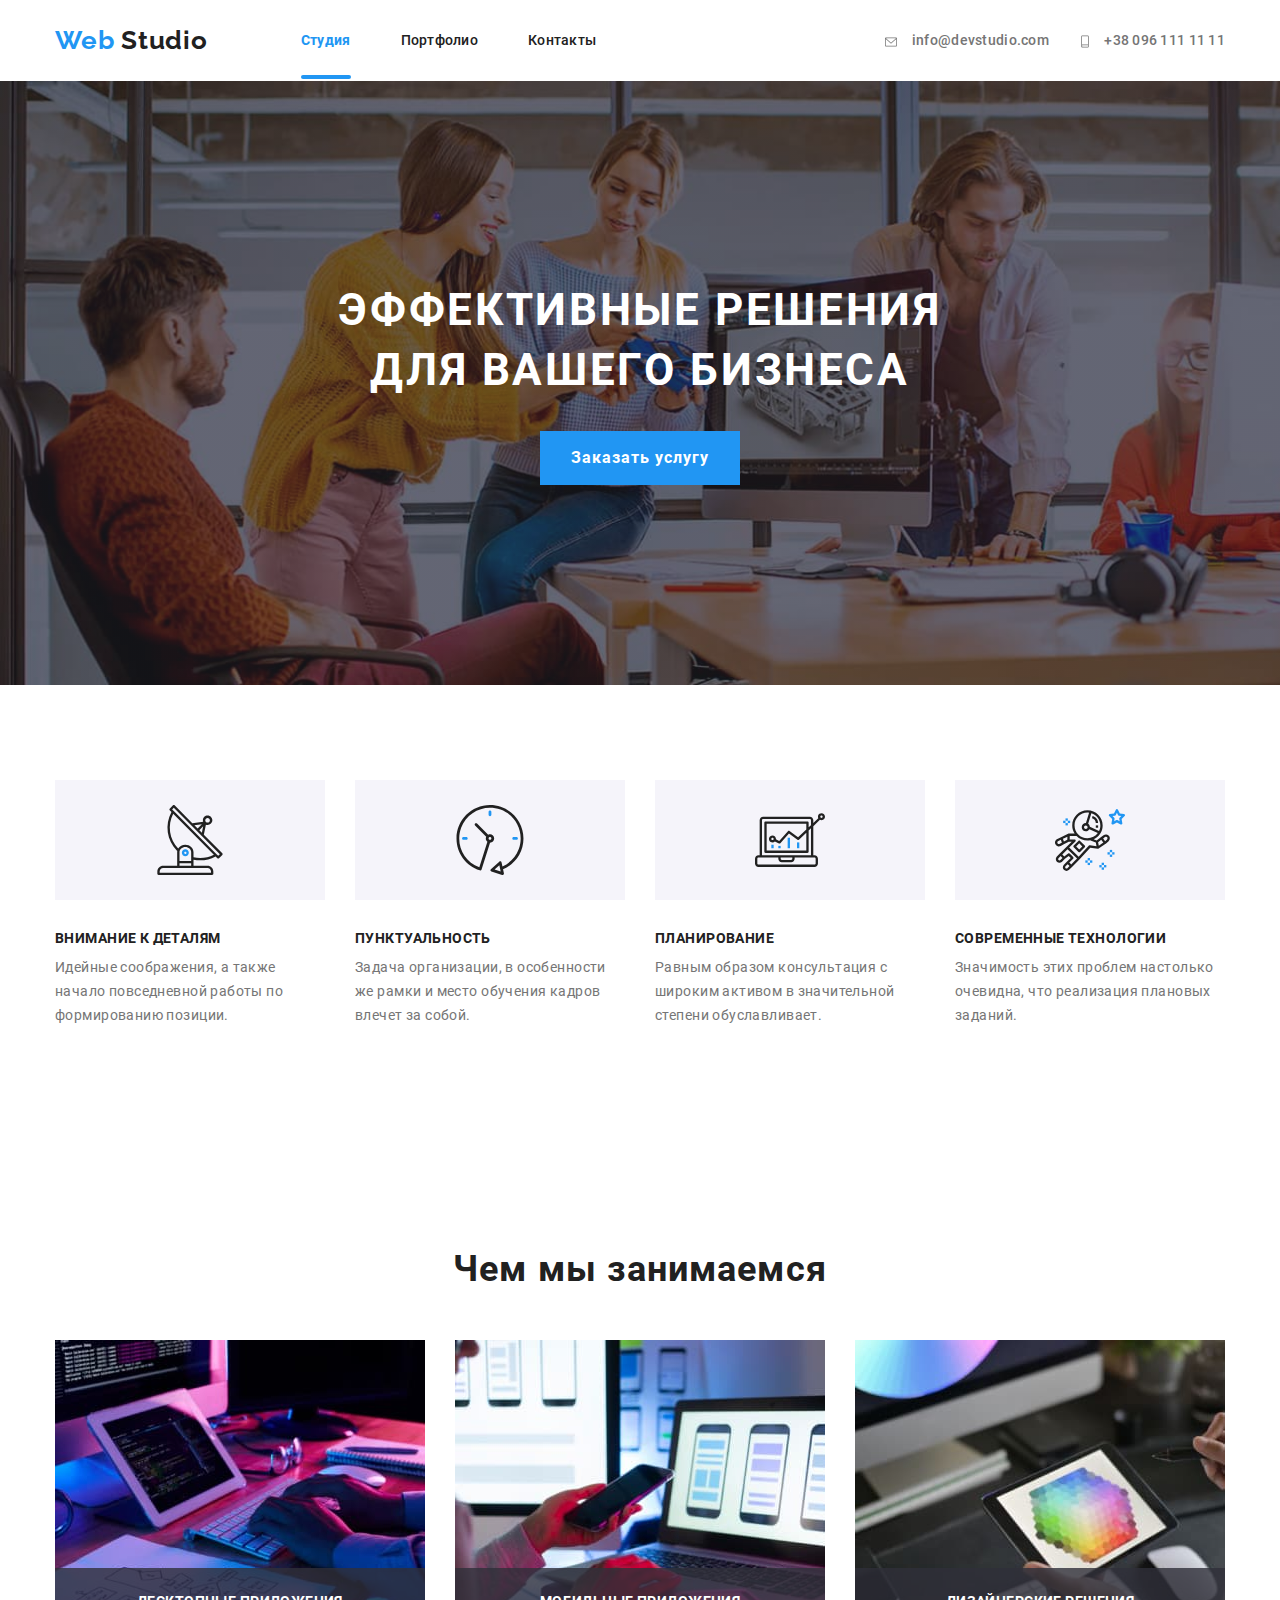
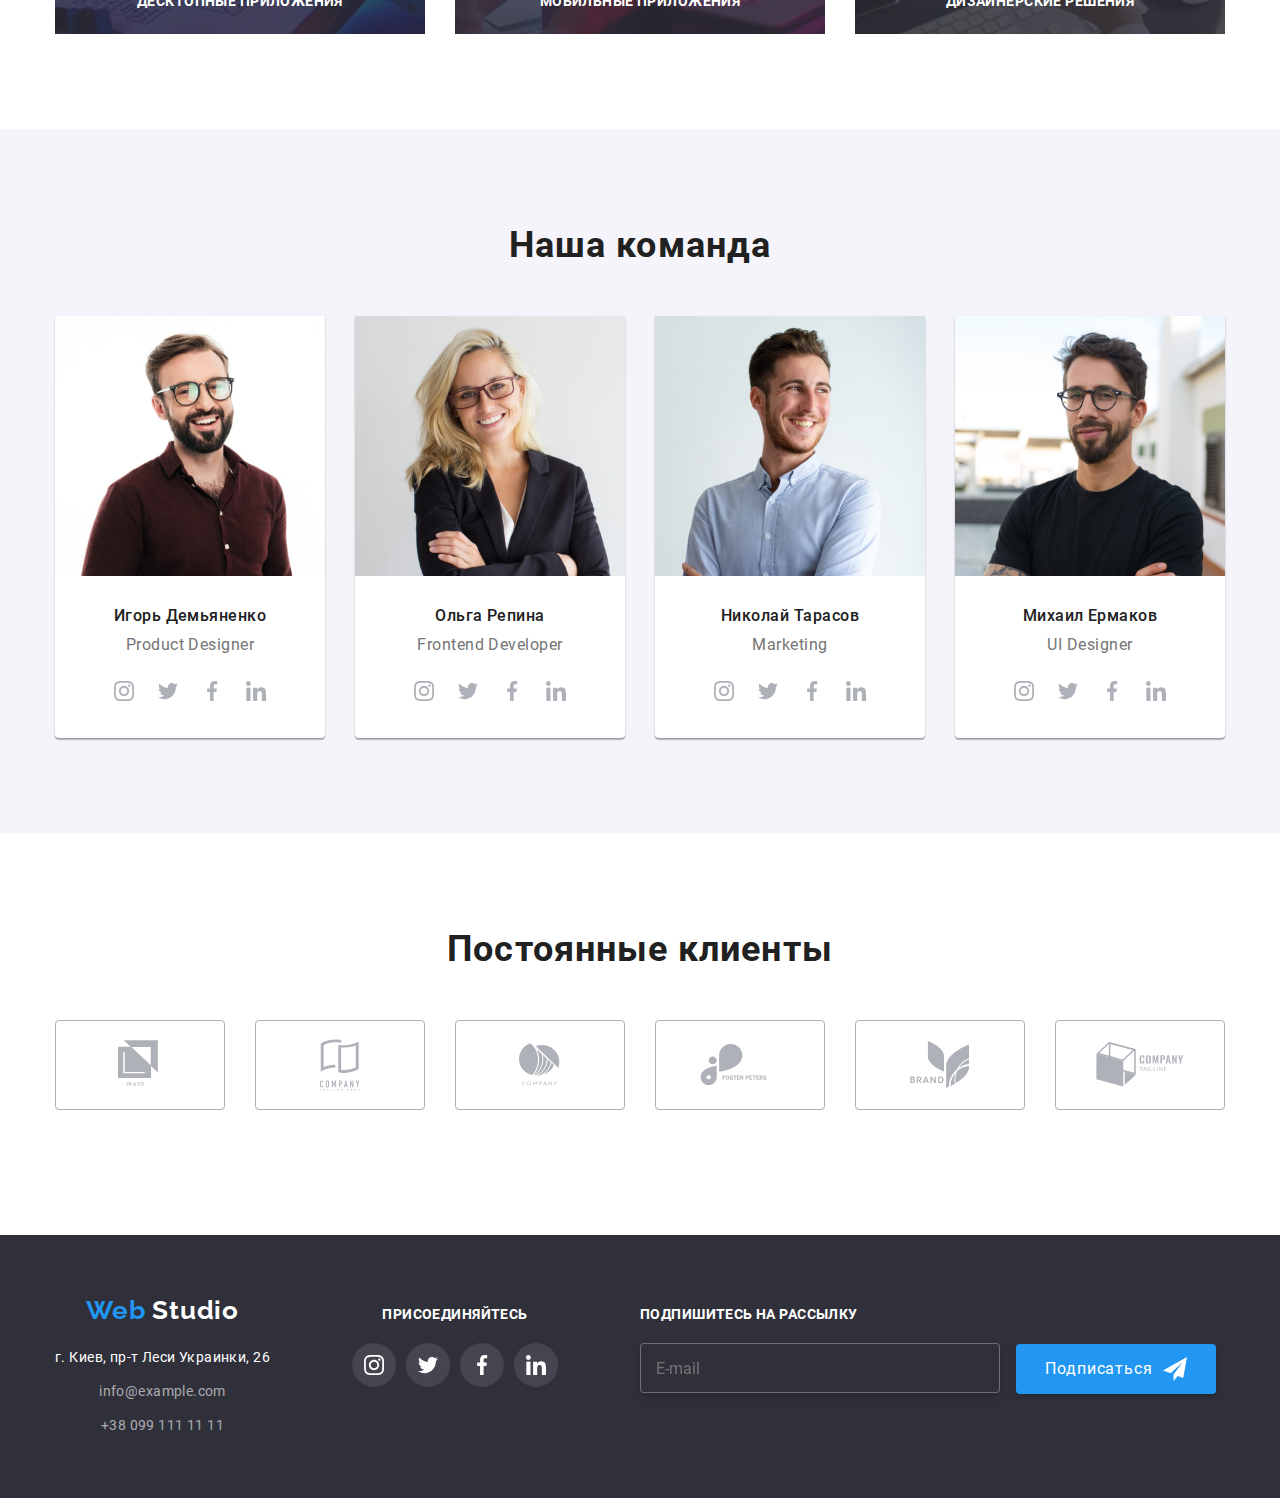
==== index.html @ c044f0cd "добавляет адаптивную верстку" ====
<!DOCTYPE html>
<html lang="ru">
	<head>
		<meta charset="UTF-8" />
		<meta name="viewport" content="width=device-width, initial-scale=1.0" />
		<title>Document</title>
		<link rel="stylesheet" href="css/main.min.css" />
	</head>
	<body>
		<!-- header -->
		<header>
			<div class="container header">
				<nav class="navigation flexbox">
					<a href="./index.html" class="logo header-logo">
						<span class="web-logo">Web</span>
						Studio
					</a>
					<ul class="list nav-list flexbox">
						<li class="nav-item"><a href="./index.html" class="active nav-link studio-actv">Студия</a></li>
						<li class="nav-item"><a href="./portfolio.html" class="active nav-link">Портфолио</a></li>
						<li class="nav-item"><a href="#" class="active nav-link">Контакты</a></li>
					</ul>
				</nav>
				<ul class="list contacts-list">
					<li class="contacts-item">
						<a href="mailto:info@devstudio.com" class="active contacts-link">
							<svg class="adress-icon" width="16" height="12">
								<use href="images/sprite.svg#icon-envelope"></use>
							</svg>
							info@devstudio.com
						</a>
					</li>
					<li class="contacts-item">
						<a href="tel:+380961111111" class="active contacts-link">
							<svg class="adress-icon" width="12" height="17"><use href="images/sprite.svg#icon-smartphone"></use></svg>
							+38 096 111 11 11
						</a>
					</li>
				</ul>
			</div>
		</header>

		<!-- hero -->
		<section class="hero">
			<div class="container hero-box">
				<h1 class="hero-title">
					Эффективные решения
					<br />
					для вашего бизнеса
				</h1>
				<div class="hero-but">
					<a href="#" class="order-but" data-modal-open>Заказать услугу</a>
				</div>
			</div>
		</section>

		<!-- Особенности -->
		<section class="section section-features">
			<div class="container">
				<h2 hidden>Особенности</h2>
				<ul class="list flexbox features">
					<li class="features-item antenna">
						<h3 class="feature-title">Внимание к деталям</h3>
						<p class="feature-description">
							Идейные соображения, а также начало повседневной работы по формированию позиции.
						</p>
					</li>
					<li class="features-item clock">
						<h3 class="feature-title">Пунктуальность</h3>
						<p class="feature-description">
							Задача организации, в особенности же рамки и место обучения кадров влечет за собой.
						</p>
					</li>
					<li class="features-item diagram">
						<h3 class="feature-title">Планирование</h3>
						<p class="feature-description">
							Равным образом консультация с широким активом в значительной степени обуславливает.
						</p>
					</li>
					<li class="features-item astronaut">
						<h3 class="feature-title">Современные технологии</h3>
						<p class="feature-description">
							Значимость этих проблем настолько очевидна, что реализация плановых заданий.
						</p>
					</li>
				</ul>
			</div>
		</section>

		<!-- Чем Занимаемся -->
		<section class="section doing-section">
			<div class="container">
				<h2 class="title-section">Чем мы занимаемся</h2>
				<ul class="list what-doing flexbox">
					<li class="what-doing-item">
						<img src="images/main/we-do/we-do-1.jpg" alt="" width="370" class="block" />
						<h3 class="what-doing-title">Десктопные приложения</h3>
					</li>
					<li class="what-doing-item">
						<img src="images/main/we-do/we-do-2.jpg" alt="" width="370" class="block" />
						<h3 class="what-doing-title">Мобильные приложения</h3>
					</li>
					<li class="what-doing-item">
						<img src="images/main/we-do/we-do-3.jpg" alt="" width="370" class="block" />

						<h3 class="what-doing-title">Дизайнерские решения</h3>
					</li>
				</ul>
			</div>
		</section>

		<!-- Команда -->
		<section class="bg-comand-gray section">
			<div class="container">
				<h2 class="title-section comand-title">Наша команда</h2>
				<ul class="list flexbox comand">
					<li class="comand-item">
						<img src="images/main/team/team-1.jpg" alt="фото Игорь Демьяненко" width="270" class="block comand-img" />
						<h3 class="comand-name">Игорь Демьяненко</h3>
						<p class="comand-work">Product Designer</p>
						<ul class="list comand-social">
							<li class="comand-social-item">
								<a href="#" aria-label="Instagram" class="social-icon-link">
									<svg class="social-icon" width="20" height="20">
										<use href="images/sprite.svg#icon-instagram"></use>
									</svg>
								</a>
							</li>
							<li class="comand-social-item">
								<a href="#" aria-label="Twitter" class="social-icon-link">
									<svg class="social-icon" width="20" height="20">
										<use href="images/sprite.svg#icon-twitter"></use>
									</svg>
								</a>
							</li>
							<li class="comand-social-item">
								<a href="#" aria-label="Facebook" class="social-icon-link">
									<svg class="social-icon" width="20" height="20">
										<use href="images/sprite.svg#icon-facebook"></use>
									</svg>
								</a>
							</li>
							<li class="comand-social-item">
								<a href="#" aria-label="Linkedin" class="social-icon-link">
									<svg class="social-icon" width="20" height="20">
										<use href="images/sprite.svg#icon-linkedin"></use>
									</svg>
								</a>
							</li>
						</ul>
					</li>
					<li class="comand-item">
						<img src="images/main/team/team-2.jpg" alt="фото Ольга Репина" width="270" class="block comand-img" />
						<h3 class="comand-name">Ольга Репина</h3>
						<p class="comand-work">Frontend Developer</p>
						<ul class="list comand-social">
							<li class="comand-social-item">
								<a href="#" aria-label="Instagram" class="social-icon-link">
									<svg class="social-icon" width="20" height="20">
										<use href="images/sprite.svg#icon-instagram"></use>
									</svg>
								</a>
							</li>
							<li class="comand-social-item">
								<a href="#" aria-label="Twitter" class="social-icon-link">
									<svg class="social-icon" width="20" height="20">
										<use href="images/sprite.svg#icon-twitter"></use>
									</svg>
								</a>
							</li>
							<li class="comand-social-item">
								<a href="#" aria-label="Facebook" class="social-icon-link">
									<svg class="social-icon" width="20" height="20">
										<use href="images/sprite.svg#icon-facebook"></use>
									</svg>
								</a>
							</li>
							<li class="comand-social-item">
								<a href="#" aria-label="Linkedin" class="social-icon-link">
									<svg class="social-icon" width="20" height="20">
										<use href="images/sprite.svg#icon-linkedin"></use>
									</svg>
								</a>
							</li>
						</ul>
					</li>
					<li class="comand-item">
						<img src="images/main/team/team-3.jpg" alt="фото Николай Тарасов" width="270" class="block comand-img" />
						<h3 class="comand-name">Николай Тарасов</h3>
						<p class="comand-work">Marketing</p>
						<ul class="list comand-social">
							<li class="comand-social-item">
								<a href="#" aria-label="Instagram" class="social-icon-link">
									<svg class="social-icon" width="20" height="20">
										<use href="images/sprite.svg#icon-instagram"></use>
									</svg>
								</a>
							</li>
							<li class="comand-social-item">
								<a href="#" aria-label="Twitter" class="social-icon-link">
									<svg class="social-icon" width="20" height="20">
										<use href="images/sprite.svg#icon-twitter"></use>
									</svg>
								</a>
							</li>
							<li class="comand-social-item">
								<a href="#" aria-label="Facebook" class="social-icon-link">
									<svg class="social-icon" width="20" height="20">
										<use href="images/sprite.svg#icon-facebook"></use>
									</svg>
								</a>
							</li>
							<li class="comand-social-item">
								<a href="#" aria-label="Linkedin" class="social-icon-link">
									<svg class="social-icon" width="20" height="20">
										<use href="images/sprite.svg#icon-linkedin"></use>
									</svg>
								</a>
							</li>
						</ul>
					</li>
					<li class="comand-item">
						<img src="images/main/team/team-4.jpg" alt="фото Михаил Ермаков" width="270" class="block comand-img" />
						<h3 class="comand-name">Михаил Ермаков</h3>
						<p class="comand-work">UI Designer</p>
						<ul class="list comand-social">
							<li class="comand-social-item">
								<a href="#" aria-label="Instagram" class="social-icon-link">
									<svg class="social-icon" width="20" height="20">
										<use href="images/sprite.svg#icon-instagram"></use>
									</svg>
								</a>
							</li>
							<li class="comand-social-item">
								<a href="#" aria-label="Twitter" class="social-icon-link">
									<svg class="social-icon" width="20" height="20">
										<use href="images/sprite.svg#icon-twitter"></use>
									</svg>
								</a>
							</li>
							<li class="comand-social-item">
								<a href="#" aria-label="Facebook" class="social-icon-link">
									<svg class="social-icon" width="20" height="20">
										<use href="images/sprite.svg#icon-facebook"></use>
									</svg>
								</a>
							</li>
							<li class="comand-social-item">
								<a href="#" aria-label="Linkedin" class="social-icon-link">
									<svg class="social-icon" width="20" height="20">
										<use href="images/sprite.svg#icon-linkedin"></use>
									</svg>
								</a>
							</li>
						</ul>
					</li>
				</ul>
			</div>
		</section>

		<!-- Клиенты -->
		<section class="section">
			<div class="container">
				<h2 class="title-section clients-title">Постоянные клиенты</h2>
				<ul class="list flexbox clients-list">
					<li class="clients-item">
						<a href="" class="clients-link">
							<svg class="clients-icon" width="44" height="49">
								<use href="images/main/company-logo/company-sprite.svg#icon-logo-1"></use>
							</svg>
						</a>
					</li>
					<li class="clients-item">
						<a href="" class="clients-link">
							<svg class="clients-icon" width="40" height="52">
								<use href="images/main/company-logo/company-sprite.svg#icon-logo-2"></use>
							</svg>
						</a>
					</li>
					<li class="clients-item">
						<a href="" class="clients-link">
							<svg class="clients-icon" width="41" height="43">
								<use href="images/main/company-logo/company-sprite.svg#icon-logo-3"></use>
							</svg>
						</a>
					</li>
					<li class="clients-item">
						<a href="" class="clients-link">
							<svg class="clients-icon" width="80" height="42">
								<use href="images/main/company-logo/company-sprite.svg#icon-logo-4"></use>
							</svg>
						</a>
					</li>
					<li class="clients-item">
						<a href="" class="clients-link">
							<svg class="clients-icon" width="59" height="47">
								<use href="images/main/company-logo/company-sprite.svg#icon-logo-5"></use>
							</svg>
						</a>
					</li>
					<li class="clients-item">
						<a href="" class="clients-link">
							<svg class="clients-icon" width="88" height="45">
								<use href="images/main/company-logo/company-sprite.svg#icon-logo-6"></use>
							</svg>
						</a>
					</li>
				</ul>
			</div>
		</section>

		<!-- footer -->
		<footer class="footer-bg">
			<div class="container flexbox footer-container">
				<div class="footer-left-side">
					<a href="#" class="logo footer-logo">
						<span class="web-logo">Web</span>
						<span class="white-logo">Studio</span>
					</a>
					<address class="non-italic">
						<ul class="list footer-adress">
							<li class="footer-adress-item"><a href="" class="adrs">г. Киев, пр-т Леси Украинки, 26</a></li>
							<li class="footer-adress-item">
								<a href="mailto:info@example.com" class="contacts-footer">info@example.com</a>
							</li>
							<li class="footer-adress-item">
								<a href="tel:+380991111111" class="contacts-footer">+38 099 111 11 11</a>
							</li>
						</ul>
					</address>
				</div>
				<div class="social-link">
					<b class="join-in">присоединяйтесь</b>
					<ul class="list social-list flexbox">
						<li class="footer-social-item">
							<a href="#" aria-label="Instagram" class="social-icon-link-footer">
								<svg class="social-icon-footer" width="20" height="20">
									<use href="images/sprite.svg#icon-instagram"></use>
								</svg>
							</a>
						</li>
						<li class="footer-social-item">
							<a href="#" aria-label="Twitter" class="social-icon-link-footer">
								<svg class="social-icon-footer" width="20" height="20">
									<use href="images/sprite.svg#icon-twitter"></use>
								</svg>
							</a>
						</li>
						<li class="footer-social-item">
							<a href="#" aria-label="Facebook" class="social-icon-link-footer">
								<svg class="social-icon-footer" width="20" height="20">
									<use href="images/sprite.svg#icon-facebook"></use>
								</svg>
							</a>
						</li>
						<li class="footer-social-item">
							<a href="#" aria-label="Linkedin" class="social-icon-link-footer">
								<svg class="social-icon-footer" width="20" height="20">
									<use href="images/sprite.svg#icon-linkedin"></use>
								</svg>
							</a>
						</li>
					</ul>
				</div>
				<div class="subscribe-email">
					<b class="subscribe">Подпишитесь на рассылку</b>
					<form>
						<input type="email" placeholder="E-mail" class="form-mail" />
						<button class="subscribe-button">
							Подписаться
							<svg class="send-icon" width="24" height="24">
								<use href="images/sprite-form.svg#icon-send-form"></use>
							</svg>
						</button>
					</form>
				</div>
			</div>
		</footer>
		<div class="backdrop is-hidden" data-modal>
			<div class="modal">
				<button class="vector" data-modal-close>
					<svg width="11" height="11" viewBox="0 0 11 11" fill="none" xmlns="http://www.w3.org/2000/svg">
						<path
							d="M11 1.10786L9.89214 0L5.5 4.39214L1.10786 0L0 1.10786L4.39214 5.5L0 9.89214L1.10786 11L5.5 6.60786L9.89214 11L11 9.89214L6.60786 5.5L11 1.10786Z"
							fill="black"
						/>
					</svg>
				</button>
				<h2 class="modal-title">Оставьте свои данные, мы вам перезвоним</h2>
				<form>
					<label class="form-label">
						Имя
						<div class="form-icon-correct">
							<input type="text" name="name" class="form-item" />
							<span class="icon-form">
								<svg width="18" height="18"><use href="images/sprite-form.svg#icon-person-form"></use></svg>
							</span>
						</div>
					</label>
					<label class="form-label">
						Телефон

						<div class="form-icon-correct">
							<input type="tel" name="phone" class="form-item" />
							<span class="icon-form">
								<svg width="18" height="18">
									<use href="images/sprite-form.svg#icon-phone-form"></use>
								</svg>
							</span>
						</div>
					</label>
					<label class="form-label">
						Почта

						<div class="form-icon-correct">
							<input type="email" name="mail" class="form-item" />
							<span class="icon-form">
								<svg width="18" height="18">
									<use href="images/sprite-form.svg#icon-mail-form"></use>
								</svg>
							</span>
						</div>
					</label>
					<label class="form-label">
						Коментарий
						<div class="form-icon-correct">
							<textarea name="comment" cols="30" rows="8" placeholder="Введите текст" class="form-comment"></textarea>
						</div>
					</label>
					<div class="correct-checkbox">
						<input type="checkbox" class="checkbox" id="check" />
						<label for="check" class="form-label-checkbox">
							Соглашаюсь с рассылкой и принимаю
							<a href="#" class="link-checkbox">Условия договора</a>
						</label>
					</div>
					<button class="modal-button">Отправить</button>
				</form>
			</div>
		</div>
		<script src="js/modal.js"></script>
	</body>
</html>
---- css/main.min.css ----
/*! normalize.css v8.0.1 | MIT License | github.com/necolas/normalize.css */html{line-height:1.15;-webkit-text-size-adjust:100%}body{margin:0}main{display:block}h1{font-size:2em;margin:0.67em 0}hr{-webkit-box-sizing:content-box;box-sizing:content-box;height:0;overflow:visible}pre{font-family:monospace, monospace;font-size:1em}a{background-color:transparent}abbr[title]{border-bottom:none;text-decoration:underline;-webkit-text-decoration:underline dotted;text-decoration:underline dotted}b,strong{font-weight:bolder}code,kbd,samp{font-family:monospace, monospace;font-size:1em}small{font-size:80%}sub,sup{font-size:75%;line-height:0;position:relative;vertical-align:baseline}sub{bottom:-0.25em}sup{top:-0.5em}img{border-style:none}button,input,optgroup,select,textarea{font-family:inherit;font-size:100%;line-height:1.15;margin:0}button,input{overflow:visible}button,select{text-transform:none}button,[type="button"],[type="reset"],[type="submit"]{-webkit-appearance:button}button::-moz-focus-inner,[type="button"]::-moz-focus-inner,[type="reset"]::-moz-focus-inner,[type="submit"]::-moz-focus-inner{border-style:none;padding:0}button:-moz-focusring,[type="button"]:-moz-focusring,[type="reset"]:-moz-focusring,[type="submit"]:-moz-focusring{outline:1px dotted ButtonText}fieldset{padding:0.35em 0.75em 0.625em}legend{-webkit-box-sizing:border-box;box-sizing:border-box;color:inherit;display:table;max-width:100%;padding:0;white-space:normal}progress{vertical-align:baseline}textarea{overflow:auto}[type="checkbox"],[type="radio"]{-webkit-box-sizing:border-box;box-sizing:border-box;padding:0}[type="number"]::-webkit-inner-spin-button,[type="number"]::-webkit-outer-spin-button{height:auto}[type="search"]{-webkit-appearance:textfield;outline-offset:-2px}[type="search"]::-webkit-search-decoration{-webkit-appearance:none}::-webkit-file-upload-button{-webkit-appearance:button;font:inherit}details{display:block}summary{display:list-item}template{display:none}[hidden]{display:none}@font-face{font-family:"Roboto";font-style:normal;font-weight:400;src:url("../fonts/roboto-v20-latin_cyrillic-regular.eot");src:local("Roboto"),local("Roboto-Regular"),url("../fonts/roboto-v20-latin_cyrillic-regular.eot?#iefix") format("embedded-opentype"),url("../fonts/roboto-v20-latin_cyrillic-regular.woff2") format("woff2"),url("../fonts/roboto-v20-latin_cyrillic-regular.woff") format("woff"),url("../fonts/roboto-v20-latin_cyrillic-regular.ttf") format("truetype"),url("../fonts/roboto-v20-latin_cyrillic-regular.svg#Roboto") format("svg")}@font-face{font-family:"Roboto";font-style:normal;font-weight:500;src:url("../fonts/roboto-v20-latin_cyrillic-500.eot");src:local("Roboto Medium"),local("Roboto-Medium"),url("../fonts/roboto-v20-latin_cyrillic-500.eot?#iefix") format("embedded-opentype"),url("../fonts/roboto-v20-latin_cyrillic-500.woff2") format("woff2"),url("../fonts/roboto-v20-latin_cyrillic-500.woff") format("woff"),url("../fonts/roboto-v20-latin_cyrillic-500.ttf") format("truetype"),url("../fonts/roboto-v20-latin_cyrillic-500.svg#Roboto") format("svg")}@font-face{font-family:"Roboto";font-style:normal;font-weight:700;src:url("../fonts/roboto-v20-latin_cyrillic-700.eot");src:local("Roboto Bold"),local("Roboto-Bold"),url("../fonts/roboto-v20-latin_cyrillic-700.eot?#iefix") format("embedded-opentype"),url("../fonts/roboto-v20-latin_cyrillic-700.woff2") format("woff2"),url("../fonts/roboto-v20-latin_cyrillic-700.woff") format("woff"),url("../fonts/roboto-v20-latin_cyrillic-700.ttf") format("truetype"),url("../fonts/roboto-v20-latin_cyrillic-700.svg#Roboto") format("svg")}@font-face{font-family:"Raleway";font-style:normal;font-weight:400;src:url("../fonts/raleway-v17-latin_cyrillic-regular.eot");src:local(""),url("../fonts/raleway-v17-latin_cyrillic-regular.eot?#iefix") format("embedded-opentype"),url("../fonts/raleway-v17-latin_cyrillic-regular.woff2") format("woff2"),url("../fonts/raleway-v17-latin_cyrillic-regular.woff") format("woff"),url("../fonts/raleway-v17-latin_cyrillic-regular.ttf") format("truetype"),url("../fonts/raleway-v17-latin_cyrillic-regular.svg#Raleway") format("svg")}@font-face{font-family:"Raleway";font-style:normal;font-weight:500;src:url("../fonts/raleway-v17-latin_cyrillic-500.eot");src:local(""),url("../fonts/raleway-v17-latin_cyrillic-500.eot?#iefix") format("embedded-opentype"),url("../fonts/raleway-v17-latin_cyrillic-500.woff2") format("woff2"),url("../fonts/raleway-v17-latin_cyrillic-500.woff") format("woff"),url("../fonts/raleway-v17-latin_cyrillic-500.ttf") format("truetype"),url("../fonts/raleway-v17-latin_cyrillic-500.svg#Raleway") format("svg")}@font-face{font-family:"Raleway";font-style:normal;font-weight:700;src:url("../fonts/raleway-v17-latin_cyrillic-700.eot");src:local(""),url("../fonts/raleway-v17-latin_cyrillic-700.eot?#iefix") format("embedded-opentype"),url("../fonts/raleway-v17-latin_cyrillic-700.woff2") format("woff2"),url("../fonts/raleway-v17-latin_cyrillic-700.woff") format("woff"),url("../fonts/raleway-v17-latin_cyrillic-700.ttf") format("truetype"),url("../fonts/raleway-v17-latin_cyrillic-700.svg#Raleway") format("svg")}*{-webkit-box-sizing:border-box;box-sizing:border-box}body{font-family:"Roboto",sans-serif}a{text-decoration:none}.container{width:100%;padding-left:15px;padding-right:15px;margin-left:auto;margin-right:auto}@media (min-width: 480px){.container{width:480px}}@media (min-width: 768px){.container{width:768px}}@media (min-width: 1200px){.container{width:1200px}}.section{padding-top:60px;padding-bottom:60px}@media (min-width: 1200px){.section{padding-top:95px;padding-bottom:95px}}@media (min-width: 768px){.flexbox{display:-webkit-box;display:-ms-flexbox;display:flex}}@media (min-width: 1200px){.flexbox{display:-webkit-box;display:-ms-flexbox;display:flex}}.list{list-style:none;margin:0;padding:0}.block{display:block}.title-section{font-weight:bold;font-size:28px;line-height:1.178;text-align:center;letter-spacing:0.03em;color:#212121;margin:0;margin-bottom:30px}@media (min-width: 1200px){.title-section{margin-bottom:50px;font-size:36px;line-height:1.1666}}.logo{font-family:"Raleway",sans-serif;font-weight:bold;font-size:24px;line-height:1.166;letter-spacing:0.03em;color:#212121}@media (min-width: 1200px){.logo{font-size:26px;line-height:1.192}}.header-logo{margin:25px 93px 25px 0}@media (min-width: 1200px){.header-logo{margin:25px 93px 25px 0}}.web-logo{color:#2196f3}.nav-link{font-weight:500;font-size:14px;line-height:1.142;letter-spacing:0.02em;color:#212121;-webkit-transition-duration:250ms;transition-duration:250ms;-webkit-transition-timing-function:cubic-bezier(0.4, 0, 0.2, 1);transition-timing-function:cubic-bezier(0.4, 0, 0.2, 1)}.active:hover,.active:focus{color:#2196f3}.header{display:-webkit-box;display:-ms-flexbox;display:flex}.navigation{-webkit-box-align:center;-ms-flex-align:center;align-items:center}.nav-item:not(:last-child){margin-right:50px}.contacts-list{display:-webkit-inline-box;display:-ms-inline-flexbox;display:inline-flex;-webkit-box-align:center;-ms-flex-align:center;align-items:center;-webkit-box-pack:center;-ms-flex-pack:center;justify-content:center;margin-left:auto}.contacts-item:not(:last-child){margin-right:30px}.contacts-link{font-weight:500;font-size:14px;line-height:1.142;letter-spacing:0.02em;color:#757575;-webkit-transition-duration:250ms;transition-duration:250ms;-webkit-transition-timing-function:cubic-bezier(0.4, 0, 0.2, 1);transition-timing-function:cubic-bezier(0.4, 0, 0.2, 1)}.contacts-link:hover .adress-icon,.contacts-link:focus .adress-icon{fill:#2196f3}.adress-icon{vertical-align:middle;margin-right:10px;fill:#757575;-webkit-transition-duration:250ms;transition-duration:250ms;-webkit-transition-timing-function:cubic-bezier(0.4, 0, 0.2, 1);transition-timing-function:cubic-bezier(0.4, 0, 0.2, 1)}.studio-actv{color:#2196f3;font-weight:bold;position:relative}.studio-actv:before{content:" ";position:absolute;width:100%;height:4px;background-color:#2196f3;border-radius:2px;bottom:-31px}.portfolio-actv{color:#2196f3;font-weight:bold;position:relative}.portfolio-actv:before{content:" ";position:absolute;width:100%;height:4px;background-color:#2196f3;border-radius:2px;bottom:-31px}.portfolio-header{border-bottom:1px solid #ececec}.portfolio-nav{margin-bottom:50px;-webkit-box-pack:center;-ms-flex-pack:center;justify-content:center}.portfolio-nav:not(:last-child){margin-right:10px}.hero{background-image:-webkit-gradient(linear, left top, left bottom, from(rgba(47,48,58,0.4)), to(rgba(47,48,58,0.4))),url(../images/main/hero.jpg);background-image:linear-gradient(rgba(47,48,58,0.4) 0%, rgba(47,48,58,0.4) 100%),url(../images/main/hero.jpg);background-repeat:no-repeat;background-size:cover;width:100%;padding-top:118px;padding-bottom:118px}@media (min-width: 480px){.hero{padding-top:118px;padding-bottom:118px}}@media (min-width: 768px){.hero{padding-top:118px;padding-bottom:118px}}@media (min-width: 1200px){.hero{padding-top:200px;padding-bottom:200px}}.hero-title{font-weight:900;font-size:26px;line-height:1.61;text-align:center;letter-spacing:0.06em;text-transform:uppercase;color:#fff;margin:0;margin-bottom:30px}@media (min-width: 1200px){.hero-title{font-size:44px;line-height:1.363}}.hero-but{display:-webkit-box;display:-ms-flexbox;display:flex;-webkit-box-pack:center;-ms-flex-pack:center;justify-content:center}.order-but{background-color:#2196f3;padding:12px 20px;font-size:16px;line-height:1.875;letter-spacing:0.06em;color:#ffffff;font-weight:bold;display:block;width:200px;text-align:center}@media (min-width: 768px){.features{display:-webkit-box;display:-ms-flexbox;display:flex;-ms-flex-wrap:wrap;flex-wrap:wrap}}@media (min-width: 1200px){.features{-ms-flex-wrap:nowrap;flex-wrap:nowrap}}.features-item{width:100%}.features-item:not(:last-child){margin-bottom:30px}@media (min-width: 768px){.features-item{width:calc((100% - 30px) / 2)}.features-item:nth-child(2n+1){margin:0 30px 30px 0}}@media (min-width: 1200px){.features-item{width:calc((100%-90px) / 4)}.features-item:not(:last-child){margin-right:30px}}.feature-title{text-align:center;font-weight:bold;font-size:16px;line-height:1.142;letter-spacing:0.03em;text-transform:uppercase;color:#212121;margin:30px 0 10px 0}@media (min-width: 768px){.feature-title{text-align:left}}@media (min-width: 1200px){.feature-title{text-align:left;font-size:14px}}.antenna::before{content:" ";width:100%;height:120px;background-color:#f5f4fa;display:block;background-image:url(../images/main/features/antenna.svg);background-repeat:no-repeat;background-position:center}.clock::before{content:" ";width:100%;height:120px;background-color:#f5f4fa;display:block;background-image:url(../images/main/features/clock.svg);background-repeat:no-repeat;background-position:center}.diagram::before{content:" ";width:100%;height:120px;background-color:#f5f4fa;display:block;background-image:url(../images/main/features/diagram.svg);background-repeat:no-repeat;background-position:center}.astronaut::before{content:" ";width:100%;height:120px;background-color:#f5f4fa;display:block;background-image:url(../images/main/features/astronaut.svg);background-repeat:no-repeat;background-position:center}.feature-description{font-size:14px;line-height:1.714;letter-spacing:0.03em;color:#757575;margin:0}.doing-section{display:none}@media (min-width: 1200px){.doing-section{display:-ms-grid;display:grid}}@media (min-width: 1200px){.what-doing-item{width:calc((100%-60px) / 3);position:relative}.what-doing-item:not(:last-child){margin-right:30px}}.what-doing-title{position:absolute;color:#ffffff;background-color:rgba(47,48,58,0.8);width:370px;font-weight:bold;font-size:14px;line-height:1.142;text-align:center;letter-spacing:0.03em;text-transform:uppercase;margin:0;bottom:0;padding:25px 0}.bg-comand-gray{background:#f5f4fa}.comand{text-align:center}@media (min-width: 768px){.comand{-ms-flex-wrap:wrap;flex-wrap:wrap;display:-webkit-box;display:-ms-flexbox;display:flex}}@media (min-width: 1200px){.comand{-ms-flex-wrap:nowrap;flex-wrap:nowrap}}.comand-item{width:100%;-ms-flex-wrap:wrap;flex-wrap:wrap;background:#fff;padding-bottom:25px;-webkit-box-shadow:0px 1px 3px rgba(0,0,0,0.12),0px 1px 1px rgba(0,0,0,0.14),0px 2px 1px rgba(0,0,0,0.2);box-shadow:0px 1px 3px rgba(0,0,0,0.12),0px 1px 1px rgba(0,0,0,0.14),0px 2px 1px rgba(0,0,0,0.2);border-radius:0px 0px 4px 4px}@media screen and (max-width: 767px){.comand-item:not(:last-child){margin-bottom:30px}}@media (min-width: 768px){.comand-item{width:calc((100% - 30px) / 2)}.comand-item:nth-child(2n+1){margin-right:30px}.comand-item:nth-child(-n+2){margin-bottom:30px}}@media (min-width: 1200px){.comand-item{width:calc((100%-90px) / 4)}.comand-item:not(:last-child){margin-right:30px}.comand-item:nth-child(-n+2){margin-bottom:0}}.comand-img{width:100%}.comand-name{font-weight:500;font-size:16px;line-height:1.187;letter-spacing:0.03em;color:#212121;margin-top:30px;margin-bottom:10px}.comand-work{font-size:16px;line-height:1.187;letter-spacing:0.03em;color:#757575;margin:0 0 15px 0}.comand-social{display:-webkit-box;display:-ms-flexbox;display:flex;-webkit-box-pack:center;-ms-flex-pack:center;justify-content:center}.social-icon-link{display:-webkit-inline-box;display:-ms-inline-flexbox;display:inline-flex;width:44px;height:44px;border-radius:50%;-webkit-box-pack:center;-ms-flex-pack:center;justify-content:center;-webkit-box-align:center;-ms-flex-align:center;align-items:center;-webkit-transition-duration:250ms;transition-duration:250ms;-webkit-transition-timing-function:cubic-bezier(0.4, 0, 0.2, 1);transition-timing-function:cubic-bezier(0.4, 0, 0.2, 1)}.social-icon-link:hover,.social-icon-link:focus{background-color:#2196f3;border-radius:50%}.social-icon{fill:#afb1b8;-webkit-box-pack:center;-ms-flex-pack:center;justify-content:center}.social-icon:not(:last-child){margin-right:10px}.social-icon-link:hover .social-icon,.social-icon-link:focus .social-icon{fill:#fff;-webkit-transition-duration:250ms;transition-duration:250ms;-webkit-transition-timing-function:cubic-bezier(0.4, 0, 0.2, 1);transition-timing-function:cubic-bezier(0.4, 0, 0.2, 1)}.clients-list{display:-webkit-box;display:-ms-flexbox;display:flex;-ms-flex-wrap:wrap;flex-wrap:wrap}@media (min-width: 1200px){.clients-list{-ms-flex-wrap:nowrap;flex-wrap:nowrap}}@media screen and (max-width: 767px){.clients-item{width:calc((100% - 30px) / 2)}.clients-item:nth-child(2n+1){margin-right:30px}.clients-item:nth-child(-n+4){margin-bottom:30px}}@media (min-width: 768px){.clients-item{width:calc((100% - 60px) / 3)}.clients-item:not(:nth-child(3n+3)){margin-right:30px}.clients-item:nth-child(-n+3){margin-bottom:30px}}@media (min-width: 1200px){.clients-item{width:calc((100% - 150px) / 6)}.clients-item:not(:last-child){margin-right:30px}}.clients-link{display:-webkit-box;display:-ms-flexbox;display:flex;-webkit-box-align:center;-ms-flex-align:center;align-items:center;-webkit-box-pack:center;-ms-flex-pack:center;justify-content:center;height:90px;border:1px solid #afb1b8;border-radius:4px;-webkit-transition-duration:250ms;transition-duration:250ms;-webkit-transition-timing-function:cubic-bezier(0.4, 0, 0.2, 1);transition-timing-function:cubic-bezier(0.4, 0, 0.2, 1)}.clients-link:hover,.clients-link:focus{outline:none;border:1px solid #2196f3;border-radius:4px}.clients-icon{fill:#afb1b8;-webkit-transition-duration:250ms;transition-duration:250ms;-webkit-transition-timing-function:cubic-bezier(0.4, 0, 0.2, 1);transition-timing-function:cubic-bezier(0.4, 0, 0.2, 1)}.clients-link:hover .clients-icon,.clients-link:focus .clients-icon{fill:#2196f3}.footer-bg{background:#2f303a;padding:60px 0}@media (min-width: 768px){.footer-bg .flexbox{display:-webkit-box;display:-ms-flexbox;display:flex;-ms-flex-wrap:wrap;flex-wrap:wrap;-ms-flex-pack:distribute;justify-content:space-around;-webkit-box-align:baseline;-ms-flex-align:baseline;align-items:baseline}}@media (min-width: 1200px){.footer-bg .flexbox{-webkit-box-pack:justify;-ms-flex-pack:justify;justify-content:space-between}}.footer-left-side{text-align:center}@media screen and (max-width: 767px){.footer-left-side{width:100%}}.white-logo{color:#fff}.non-italic{font-style:normal}.footer-adress{margin-top:20px}.footer-adress-item:not(:last-child){margin-bottom:10px}.adrs{color:#fff;font-size:14px;line-height:1.714;letter-spacing:0.03em}.contacts-footer{font-size:14px;line-height:1.714;letter-spacing:0.03em;color:rgba(255,255,255,0.6)}.social-link{text-align:center}@media screen and (max-width: 767px){.social-link{margin-top:60px}}.social-list{width:100%;margin-top:20px;display:-webkit-box;display:-ms-flexbox;display:flex;-webkit-box-pack:center;-ms-flex-pack:center;justify-content:center;text-align:center}.social-list-item:not(:last-child){margin-right:10px}.join-in{font-weight:bold;font-size:14px;line-height:1.142;letter-spacing:0.03em;text-transform:uppercase;color:#fff}.ftr-social{color:#fff}.footer-social-item:not(:last-child){margin-right:10px}.subscribe-email{text-align:center}@media (min-width: 768px){.subscribe-email{width:450px}}@media screen and (max-width: 1199px){.subscribe-email{margin-top:60px}}@media (min-width: 1200px){.subscribe-email{width:50%;text-align:left}}.subscribe{color:#fff;font-size:14px;line-height:1.142;letter-spacing:0.03em;text-transform:uppercase;margin-bottom:20px}.social-icon-link-footer{display:-webkit-inline-box;display:-ms-inline-flexbox;display:inline-flex;width:44px;height:44px;-webkit-box-pack:center;-ms-flex-pack:center;justify-content:center;-webkit-box-align:center;-ms-flex-align:center;align-items:center;background-color:rgba(255,255,255,0.1);border-radius:50%;-webkit-transition-duration:250ms;transition-duration:250ms;-webkit-transition-timing-function:cubic-bezier(0.4, 0, 0.2, 1);transition-timing-function:cubic-bezier(0.4, 0, 0.2, 1)}.social-icon-link-footer:hover,.social-icon-link-footer:focus{background-color:#2196f3;border-radius:50%}.social-icon-footer{fill:#fff;-webkit-box-pack:center;-ms-flex-pack:center;justify-content:center}.social-icon-link-footer:not(:last-child){margin-right:10px}.form-mail{width:100%;height:50px;background-color:#2f303a;border:1px solid rgba(255,255,255,0.3);-webkit-filter:drop-shadow(0px 4px 4px rgba(0,0,0,0.15));filter:drop-shadow(0px 4px 4px rgba(0,0,0,0.15));margin:20px 12px 0 0;border-radius:4px;padding:15px 0 15px 15px;color:#fff}@media (min-width: 768px){.form-mail{width:100%}}@media (min-width: 1200px){.form-mail{width:360px}}.subscribe-button{border:none;background-color:transparent;background:#2196f3;border-radius:4px;-webkit-box-shadow:0px 4px 4px rgba(0,0,0,0.15);box-shadow:0px 4px 4px rgba(0,0,0,0.15);width:200px;height:50px;font-size:16px;line-height:1.875;display:-webkit-inline-box;display:-ms-inline-flexbox;display:inline-flex;-webkit-box-align:center;-ms-flex-align:center;align-items:center;-webkit-box-pack:center;-ms-flex-pack:center;justify-content:center;letter-spacing:0.06em;color:#fff;cursor:pointer;margin-top:20px}.subscribe-button .send-icon{margin-left:10px}.send-icon{fill:#fff}.backdrop{background-color:rgba(0,0,0,0.2);width:100%;height:100%;position:fixed;top:0;left:0;-webkit-transition-duration:250ms;transition-duration:250ms;-webkit-transition-timing-function:cubic-bezier(0.4, 0, 0.2, 1);transition-timing-function:cubic-bezier(0.4, 0, 0.2, 1);display:-webkit-box;display:-ms-flexbox;display:flex}.is-hidden{opacity:0;pointer-events:none}.modal{position:absolute;top:50%;left:50%;-webkit-transform:translate(-50%, -50%);transform:translate(-50%, -50%);width:528px;height:581px;background-color:#fff;padding:40px}.vector{position:absolute;top:10px;right:10px;background-color:#ffffff;border:1px solid rgba(0,0,0,0.1);border-radius:50%;width:30px;height:30px;cursor:pointer}.modal-title{font-weight:bold;line-height:1.15;font-size:20px;letter-spacing:0.03em;text-align:center;color:#212121;margin:0;padding:0;margin-bottom:10px}.form-label{font-size:12px;line-height:14px;letter-spacing:0.01em;color:#757575;width:100%;display:block}.form-label:not(:first-child){margin-top:10px}.form-item{display:block;width:448px;height:38px;border:1px solid rgba(33,33,33,0.2);border-radius:4px;padding-left:42px;font-size:14px;-webkit-transition-duration:250ms;transition-duration:250ms;-webkit-transition-timing-function:cubic-bezier(0.4, 0, 0.2, 1);transition-timing-function:cubic-bezier(0.4, 0, 0.2, 1)}.form-comment{resize:none;line-height:14px;letter-spacing:0.01em;padding:12px 0 0 16px;font-size:12px;width:100%;border:1px solid rgba(33,33,33,0.2);border-radius:4px;-webkit-transition-duration:250ms;transition-duration:250ms;-webkit-transition-timing-function:cubic-bezier(0.4, 0, 0.2, 1);transition-timing-function:cubic-bezier(0.4, 0, 0.2, 1)}.form-comment::-webkit-input-placeholder{font-size:12px;line-height:14px;letter-spacing:0.01em;color:rgba(117,117,117,0.5)}.form-comment:-ms-input-placeholder{font-size:12px;line-height:14px;letter-spacing:0.01em;color:rgba(117,117,117,0.5)}.form-comment::-ms-input-placeholder{font-size:12px;line-height:14px;letter-spacing:0.01em;color:rgba(117,117,117,0.5)}.form-comment::placeholder{font-size:12px;line-height:14px;letter-spacing:0.01em;color:rgba(117,117,117,0.5)}.form-icon-correct{position:relative;margin-top:5px}.icon-form{position:absolute;top:50%;left:10px;-webkit-transform:translateY(-50%);transform:translateY(-50%);-webkit-transition-duration:250ms;transition-duration:250ms;-webkit-transition-timing-function:cubic-bezier(0.4, 0, 0.2, 1);transition-timing-function:cubic-bezier(0.4, 0, 0.2, 1)}.form-item:focus{border:1px solid #2196f3;outline:none}.form-item:focus+.icon-form{fill:#2196f3}.form-comment:focus{border:1px solid #2196f3;outline:none}.form-label-checkbox{font-size:14px;line-height:1.714;letter-spacing:0.03em;color:#757575;display:-webkit-inline-box;display:-ms-inline-flexbox;display:inline-flex;-webkit-box-pack:center;-ms-flex-pack:center;justify-content:center;-webkit-box-align:center;-ms-flex-align:center;align-items:center;margin-top:20px;margin-left:10px;margin-left:38px}.checkbox{position:absolute;width:1px;height:1px;margin:-1px;border:0;padding:0;clip:rect(0 0 0 0);overflow:hidden}.correct-checkbox{position:relative}.form-label-checkbox::after{content:" ";position:absolute;left:13px;display:inline-block;width:15px;height:15px;border:2px solid #212121;border-radius:2px;margin-right:5px;-webkit-transition-duration:250ms;transition-duration:250ms;-webkit-transition-timing-function:cubic-bezier(0.4, 0, 0.2, 1);transition-timing-function:cubic-bezier(0.4, 0, 0.2, 1)}.checkbox:checked+.form-label-checkbox::after{border-color:transparent;background-color:#2196f3;background-image:url(../images/main/icon-check.svg);background-size:contain;background-origin:border-box}.link-checkbox{color:#2196f3;border-bottom:0.3px solid #2196f3;margin-left:4px}.modal-button{border:none;background-color:transparent;background:#2196f3;color:#fff;display:block;margin-left:auto;margin-right:auto;margin-top:30px;padding:10px 56px;border-radius:4px;font-weight:bold;font-size:16px;line-height:1.875;letter-spacing:0.06em}
/*# sourceMappingURL=main.min.css.map */
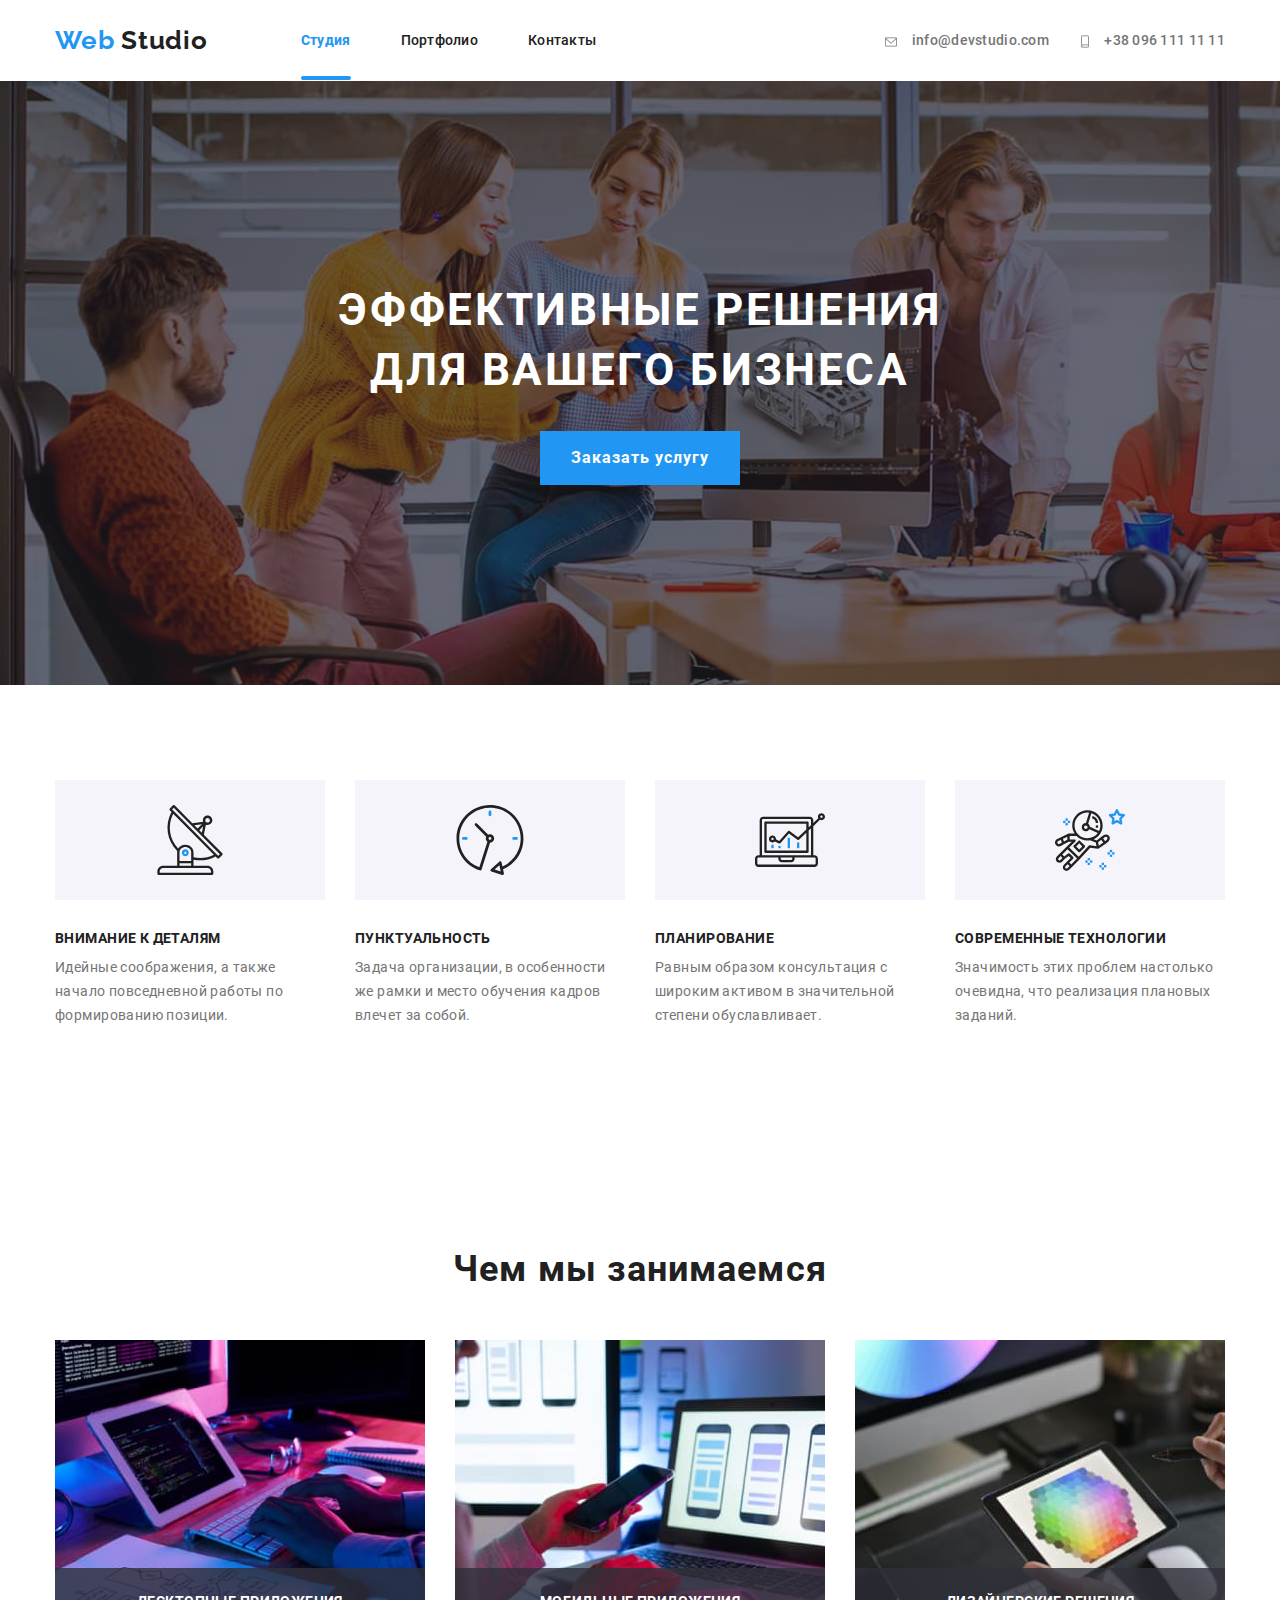
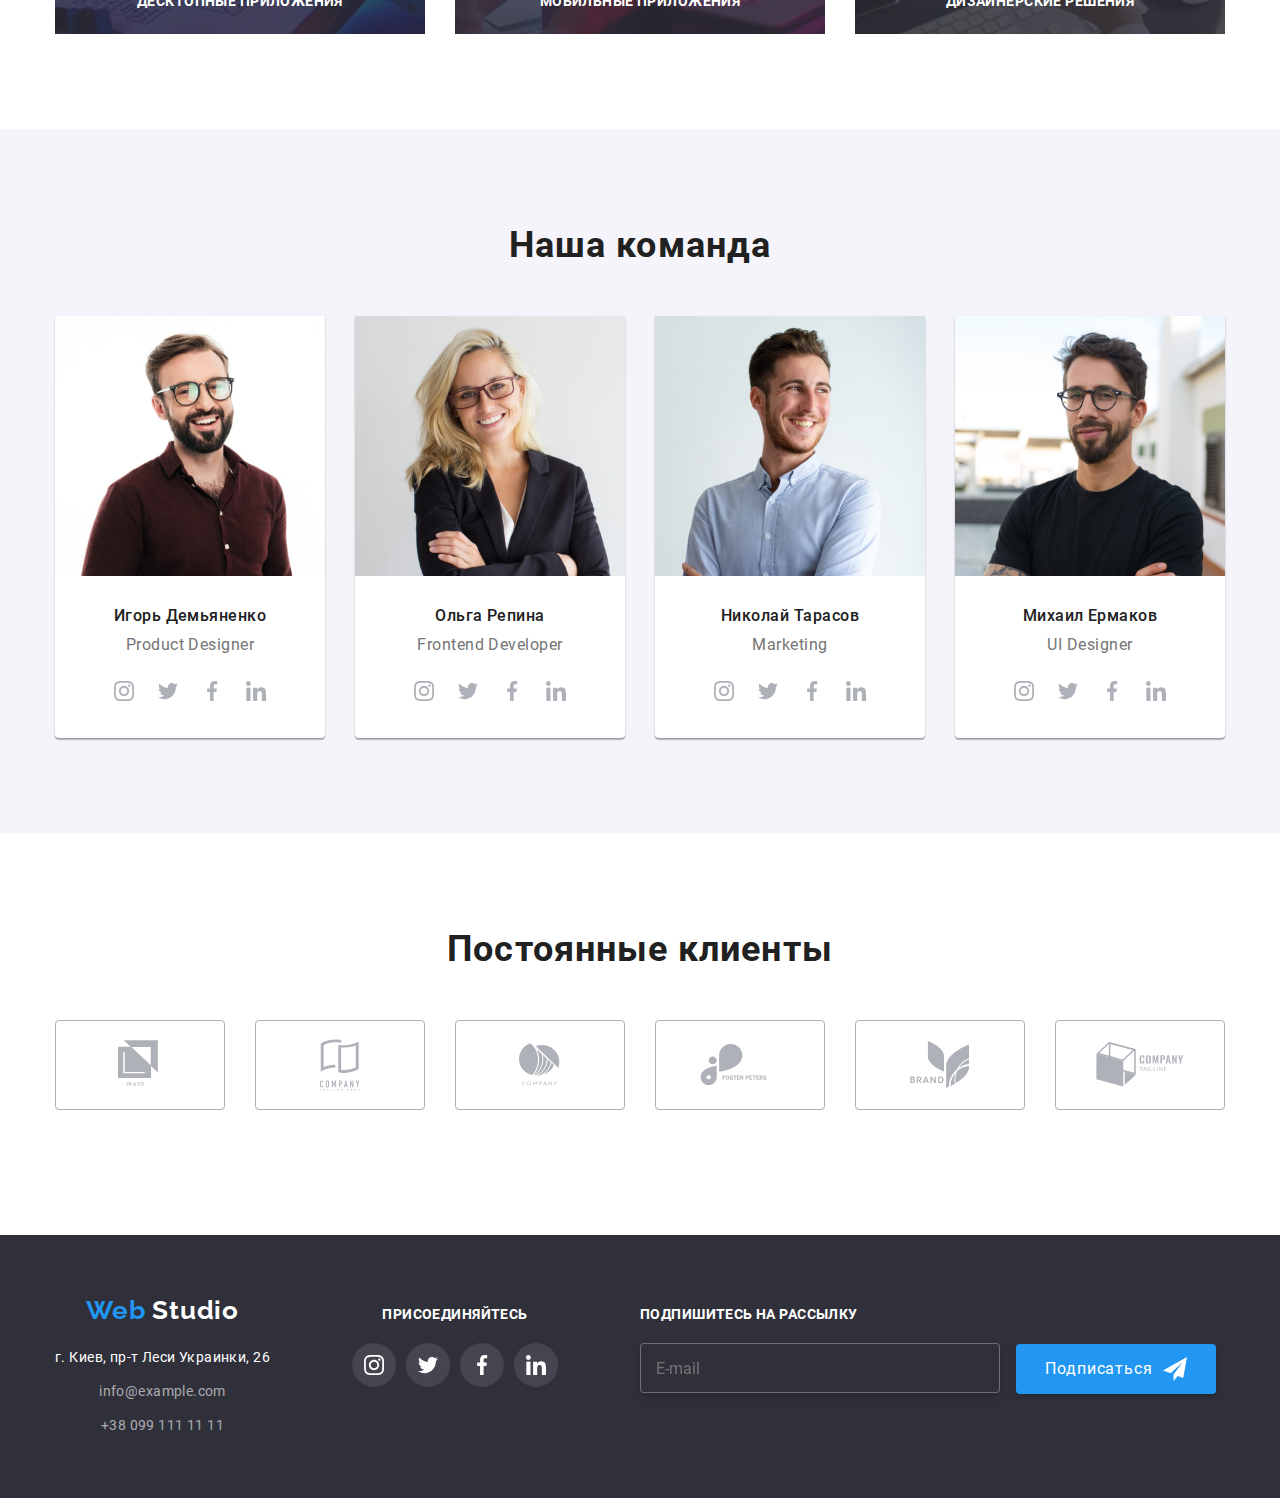
==== commit e97008c6: "добавляет адаптивность хедеру" ====
--- a/index.html
+++ b/index.html
@@ -15,28 +15,39 @@
 						<span class="web-logo">Web</span>
 						Studio
 					</a>
-					<ul class="list nav-list flexbox">
-						<li class="nav-item"><a href="./index.html" class="active nav-link studio-actv">Студия</a></li>
-						<li class="nav-item"><a href="./portfolio.html" class="active nav-link">Портфолио</a></li>
-						<li class="nav-item"><a href="#" class="active nav-link">Контакты</a></li>
-					</ul>
+					<button class="mobile-button" data-menu-button>
+						<svg class="burger-icon" height="16" width="24">
+							<use class="open-menu" href="./images/menu-burger.svg#icon-mobile-menu"></use>
+							<use class="close-menu" href="./images/menu-burger.svg#icon-mobile_close"></use>
+						</svg>
+					</button>
+					<div class="mobile-menu" data-menu>
+						<ul class="list nav-list flexbox">
+							<li class="nav-item"><a href="./index.html" class="active nav-link studio-actv">Студия</a></li>
+							<li class="nav-item"><a href="./portfolio.html" class="active nav-link">Портфолио</a></li>
+							<li class="nav-item"><a href="#" class="active nav-link">Контакты</a></li>
+						</ul>
+
+						<ul class="list contacts-list">
+							<li class="contacts-item">
+								<a href="mailto:info@devstudio.com" class="active contacts-link">
+									<svg class="adress-icon" width="16" height="12">
+										<use href="images/sprite.svg#icon-envelope"></use>
+									</svg>
+									info@devstudio.com
+								</a>
+							</li>
+							<li class="contacts-item">
+								<a href="tel:+380961111111" class="active contacts-link">
+									<svg class="adress-icon" width="12" height="17">
+										<use href="images/sprite.svg#icon-smartphone"></use>
+									</svg>
+									+38 096 111 11 11
+								</a>
+							</li>
+						</ul>
+					</div>
 				</nav>
-				<ul class="list contacts-list">
-					<li class="contacts-item">
-						<a href="mailto:info@devstudio.com" class="active contacts-link">
-							<svg class="adress-icon" width="16" height="12">
-								<use href="images/sprite.svg#icon-envelope"></use>
-							</svg>
-							info@devstudio.com
-						</a>
-					</li>
-					<li class="contacts-item">
-						<a href="tel:+380961111111" class="active contacts-link">
-							<svg class="adress-icon" width="12" height="17"><use href="images/sprite.svg#icon-smartphone"></use></svg>
-							+38 096 111 11 11
-						</a>
-					</li>
-				</ul>
 			</div>
 		</header>
 
@@ -439,5 +450,6 @@
 			</div>
 		</div>
 		<script src="js/modal.js"></script>
+		<script src="js/mobile-menu.js"></script>
 	</body>
 </html>
--- a/css/main.min.css
+++ b/css/main.min.css
@@ -1,2 +1,2 @@
-/*! normalize.css v8.0.1 | MIT License | github.com/necolas/normalize.css */html{line-height:1.15;-webkit-text-size-adjust:100%}body{margin:0}main{display:block}h1{font-size:2em;margin:0.67em 0}hr{-webkit-box-sizing:content-box;box-sizing:content-box;height:0;overflow:visible}pre{font-family:monospace, monospace;font-size:1em}a{background-color:transparent}abbr[title]{border-bottom:none;text-decoration:underline;-webkit-text-decoration:underline dotted;text-decoration:underline dotted}b,strong{font-weight:bolder}code,kbd,samp{font-family:monospace, monospace;font-size:1em}small{font-size:80%}sub,sup{font-size:75%;line-height:0;position:relative;vertical-align:baseline}sub{bottom:-0.25em}sup{top:-0.5em}img{border-style:none}button,input,optgroup,select,textarea{font-family:inherit;font-size:100%;line-height:1.15;margin:0}button,input{overflow:visible}button,select{text-transform:none}button,[type="button"],[type="reset"],[type="submit"]{-webkit-appearance:button}button::-moz-focus-inner,[type="button"]::-moz-focus-inner,[type="reset"]::-moz-focus-inner,[type="submit"]::-moz-focus-inner{border-style:none;padding:0}button:-moz-focusring,[type="button"]:-moz-focusring,[type="reset"]:-moz-focusring,[type="submit"]:-moz-focusring{outline:1px dotted ButtonText}fieldset{padding:0.35em 0.75em 0.625em}legend{-webkit-box-sizing:border-box;box-sizing:border-box;color:inherit;display:table;max-width:100%;padding:0;white-space:normal}progress{vertical-align:baseline}textarea{overflow:auto}[type="checkbox"],[type="radio"]{-webkit-box-sizing:border-box;box-sizing:border-box;padding:0}[type="number"]::-webkit-inner-spin-button,[type="number"]::-webkit-outer-spin-button{height:auto}[type="search"]{-webkit-appearance:textfield;outline-offset:-2px}[type="search"]::-webkit-search-decoration{-webkit-appearance:none}::-webkit-file-upload-button{-webkit-appearance:button;font:inherit}details{display:block}summary{display:list-item}template{display:none}[hidden]{display:none}@font-face{font-family:"Roboto";font-style:normal;font-weight:400;src:url("../fonts/roboto-v20-latin_cyrillic-regular.eot");src:local("Roboto"),local("Roboto-Regular"),url("../fonts/roboto-v20-latin_cyrillic-regular.eot?#iefix") format("embedded-opentype"),url("../fonts/roboto-v20-latin_cyrillic-regular.woff2") format("woff2"),url("../fonts/roboto-v20-latin_cyrillic-regular.woff") format("woff"),url("../fonts/roboto-v20-latin_cyrillic-regular.ttf") format("truetype"),url("../fonts/roboto-v20-latin_cyrillic-regular.svg#Roboto") format("svg")}@font-face{font-family:"Roboto";font-style:normal;font-weight:500;src:url("../fonts/roboto-v20-latin_cyrillic-500.eot");src:local("Roboto Medium"),local("Roboto-Medium"),url("../fonts/roboto-v20-latin_cyrillic-500.eot?#iefix") format("embedded-opentype"),url("../fonts/roboto-v20-latin_cyrillic-500.woff2") format("woff2"),url("../fonts/roboto-v20-latin_cyrillic-500.woff") format("woff"),url("../fonts/roboto-v20-latin_cyrillic-500.ttf") format("truetype"),url("../fonts/roboto-v20-latin_cyrillic-500.svg#Roboto") format("svg")}@font-face{font-family:"Roboto";font-style:normal;font-weight:700;src:url("../fonts/roboto-v20-latin_cyrillic-700.eot");src:local("Roboto Bold"),local("Roboto-Bold"),url("../fonts/roboto-v20-latin_cyrillic-700.eot?#iefix") format("embedded-opentype"),url("../fonts/roboto-v20-latin_cyrillic-700.woff2") format("woff2"),url("../fonts/roboto-v20-latin_cyrillic-700.woff") format("woff"),url("../fonts/roboto-v20-latin_cyrillic-700.ttf") format("truetype"),url("../fonts/roboto-v20-latin_cyrillic-700.svg#Roboto") format("svg")}@font-face{font-family:"Raleway";font-style:normal;font-weight:400;src:url("../fonts/raleway-v17-latin_cyrillic-regular.eot");src:local(""),url("../fonts/raleway-v17-latin_cyrillic-regular.eot?#iefix") format("embedded-opentype"),url("../fonts/raleway-v17-latin_cyrillic-regular.woff2") format("woff2"),url("../fonts/raleway-v17-latin_cyrillic-regular.woff") format("woff"),url("../fonts/raleway-v17-latin_cyrillic-regular.ttf") format("truetype"),url("../fonts/raleway-v17-latin_cyrillic-regular.svg#Raleway") format("svg")}@font-face{font-family:"Raleway";font-style:normal;font-weight:500;src:url("../fonts/raleway-v17-latin_cyrillic-500.eot");src:local(""),url("../fonts/raleway-v17-latin_cyrillic-500.eot?#iefix") format("embedded-opentype"),url("../fonts/raleway-v17-latin_cyrillic-500.woff2") format("woff2"),url("../fonts/raleway-v17-latin_cyrillic-500.woff") format("woff"),url("../fonts/raleway-v17-latin_cyrillic-500.ttf") format("truetype"),url("../fonts/raleway-v17-latin_cyrillic-500.svg#Raleway") format("svg")}@font-face{font-family:"Raleway";font-style:normal;font-weight:700;src:url("../fonts/raleway-v17-latin_cyrillic-700.eot");src:local(""),url("../fonts/raleway-v17-latin_cyrillic-700.eot?#iefix") format("embedded-opentype"),url("../fonts/raleway-v17-latin_cyrillic-700.woff2") format("woff2"),url("../fonts/raleway-v17-latin_cyrillic-700.woff") format("woff"),url("../fonts/raleway-v17-latin_cyrillic-700.ttf") format("truetype"),url("../fonts/raleway-v17-latin_cyrillic-700.svg#Raleway") format("svg")}*{-webkit-box-sizing:border-box;box-sizing:border-box}body{font-family:"Roboto",sans-serif}a{text-decoration:none}.container{width:100%;padding-left:15px;padding-right:15px;margin-left:auto;margin-right:auto}@media (min-width: 480px){.container{width:480px}}@media (min-width: 768px){.container{width:768px}}@media (min-width: 1200px){.container{width:1200px}}.section{padding-top:60px;padding-bottom:60px}@media (min-width: 1200px){.section{padding-top:95px;padding-bottom:95px}}@media (min-width: 768px){.flexbox{display:-webkit-box;display:-ms-flexbox;display:flex}}@media (min-width: 1200px){.flexbox{display:-webkit-box;display:-ms-flexbox;display:flex}}.list{list-style:none;margin:0;padding:0}.block{display:block}.title-section{font-weight:bold;font-size:28px;line-height:1.178;text-align:center;letter-spacing:0.03em;color:#212121;margin:0;margin-bottom:30px}@media (min-width: 1200px){.title-section{margin-bottom:50px;font-size:36px;line-height:1.1666}}.logo{font-family:"Raleway",sans-serif;font-weight:bold;font-size:24px;line-height:1.166;letter-spacing:0.03em;color:#212121}@media (min-width: 1200px){.logo{font-size:26px;line-height:1.192}}.header-logo{margin:25px 93px 25px 0}@media (min-width: 1200px){.header-logo{margin:25px 93px 25px 0}}.web-logo{color:#2196f3}.nav-link{font-weight:500;font-size:14px;line-height:1.142;letter-spacing:0.02em;color:#212121;-webkit-transition-duration:250ms;transition-duration:250ms;-webkit-transition-timing-function:cubic-bezier(0.4, 0, 0.2, 1);transition-timing-function:cubic-bezier(0.4, 0, 0.2, 1)}.active:hover,.active:focus{color:#2196f3}.header{display:-webkit-box;display:-ms-flexbox;display:flex}.navigation{-webkit-box-align:center;-ms-flex-align:center;align-items:center}.nav-item:not(:last-child){margin-right:50px}.contacts-list{display:-webkit-inline-box;display:-ms-inline-flexbox;display:inline-flex;-webkit-box-align:center;-ms-flex-align:center;align-items:center;-webkit-box-pack:center;-ms-flex-pack:center;justify-content:center;margin-left:auto}.contacts-item:not(:last-child){margin-right:30px}.contacts-link{font-weight:500;font-size:14px;line-height:1.142;letter-spacing:0.02em;color:#757575;-webkit-transition-duration:250ms;transition-duration:250ms;-webkit-transition-timing-function:cubic-bezier(0.4, 0, 0.2, 1);transition-timing-function:cubic-bezier(0.4, 0, 0.2, 1)}.contacts-link:hover .adress-icon,.contacts-link:focus .adress-icon{fill:#2196f3}.adress-icon{vertical-align:middle;margin-right:10px;fill:#757575;-webkit-transition-duration:250ms;transition-duration:250ms;-webkit-transition-timing-function:cubic-bezier(0.4, 0, 0.2, 1);transition-timing-function:cubic-bezier(0.4, 0, 0.2, 1)}.studio-actv{color:#2196f3;font-weight:bold;position:relative}.studio-actv:before{content:" ";position:absolute;width:100%;height:4px;background-color:#2196f3;border-radius:2px;bottom:-31px}.portfolio-actv{color:#2196f3;font-weight:bold;position:relative}.portfolio-actv:before{content:" ";position:absolute;width:100%;height:4px;background-color:#2196f3;border-radius:2px;bottom:-31px}.portfolio-header{border-bottom:1px solid #ececec}.portfolio-nav{margin-bottom:50px;-webkit-box-pack:center;-ms-flex-pack:center;justify-content:center}.portfolio-nav:not(:last-child){margin-right:10px}.hero{background-image:-webkit-gradient(linear, left top, left bottom, from(rgba(47,48,58,0.4)), to(rgba(47,48,58,0.4))),url(../images/main/hero.jpg);background-image:linear-gradient(rgba(47,48,58,0.4) 0%, rgba(47,48,58,0.4) 100%),url(../images/main/hero.jpg);background-repeat:no-repeat;background-size:cover;width:100%;padding-top:118px;padding-bottom:118px}@media (min-width: 480px){.hero{padding-top:118px;padding-bottom:118px}}@media (min-width: 768px){.hero{padding-top:118px;padding-bottom:118px}}@media (min-width: 1200px){.hero{padding-top:200px;padding-bottom:200px}}.hero-title{font-weight:900;font-size:26px;line-height:1.61;text-align:center;letter-spacing:0.06em;text-transform:uppercase;color:#fff;margin:0;margin-bottom:30px}@media (min-width: 1200px){.hero-title{font-size:44px;line-height:1.363}}.hero-but{display:-webkit-box;display:-ms-flexbox;display:flex;-webkit-box-pack:center;-ms-flex-pack:center;justify-content:center}.order-but{background-color:#2196f3;padding:12px 20px;font-size:16px;line-height:1.875;letter-spacing:0.06em;color:#ffffff;font-weight:bold;display:block;width:200px;text-align:center}@media (min-width: 768px){.features{display:-webkit-box;display:-ms-flexbox;display:flex;-ms-flex-wrap:wrap;flex-wrap:wrap}}@media (min-width: 1200px){.features{-ms-flex-wrap:nowrap;flex-wrap:nowrap}}.features-item{width:100%}.features-item:not(:last-child){margin-bottom:30px}@media (min-width: 768px){.features-item{width:calc((100% - 30px) / 2)}.features-item:nth-child(2n+1){margin:0 30px 30px 0}}@media (min-width: 1200px){.features-item{width:calc((100%-90px) / 4)}.features-item:not(:last-child){margin-right:30px}}.feature-title{text-align:center;font-weight:bold;font-size:16px;line-height:1.142;letter-spacing:0.03em;text-transform:uppercase;color:#212121;margin:30px 0 10px 0}@media (min-width: 768px){.feature-title{text-align:left}}@media (min-width: 1200px){.feature-title{text-align:left;font-size:14px}}.antenna::before{content:" ";width:100%;height:120px;background-color:#f5f4fa;display:block;background-image:url(../images/main/features/antenna.svg);background-repeat:no-repeat;background-position:center}.clock::before{content:" ";width:100%;height:120px;background-color:#f5f4fa;display:block;background-image:url(../images/main/features/clock.svg);background-repeat:no-repeat;background-position:center}.diagram::before{content:" ";width:100%;height:120px;background-color:#f5f4fa;display:block;background-image:url(../images/main/features/diagram.svg);background-repeat:no-repeat;background-position:center}.astronaut::before{content:" ";width:100%;height:120px;background-color:#f5f4fa;display:block;background-image:url(../images/main/features/astronaut.svg);background-repeat:no-repeat;background-position:center}.feature-description{font-size:14px;line-height:1.714;letter-spacing:0.03em;color:#757575;margin:0}.doing-section{display:none}@media (min-width: 1200px){.doing-section{display:-ms-grid;display:grid}}@media (min-width: 1200px){.what-doing-item{width:calc((100%-60px) / 3);position:relative}.what-doing-item:not(:last-child){margin-right:30px}}.what-doing-title{position:absolute;color:#ffffff;background-color:rgba(47,48,58,0.8);width:370px;font-weight:bold;font-size:14px;line-height:1.142;text-align:center;letter-spacing:0.03em;text-transform:uppercase;margin:0;bottom:0;padding:25px 0}.bg-comand-gray{background:#f5f4fa}.comand{text-align:center}@media (min-width: 768px){.comand{-ms-flex-wrap:wrap;flex-wrap:wrap;display:-webkit-box;display:-ms-flexbox;display:flex}}@media (min-width: 1200px){.comand{-ms-flex-wrap:nowrap;flex-wrap:nowrap}}.comand-item{width:100%;-ms-flex-wrap:wrap;flex-wrap:wrap;background:#fff;padding-bottom:25px;-webkit-box-shadow:0px 1px 3px rgba(0,0,0,0.12),0px 1px 1px rgba(0,0,0,0.14),0px 2px 1px rgba(0,0,0,0.2);box-shadow:0px 1px 3px rgba(0,0,0,0.12),0px 1px 1px rgba(0,0,0,0.14),0px 2px 1px rgba(0,0,0,0.2);border-radius:0px 0px 4px 4px}@media screen and (max-width: 767px){.comand-item:not(:last-child){margin-bottom:30px}}@media (min-width: 768px){.comand-item{width:calc((100% - 30px) / 2)}.comand-item:nth-child(2n+1){margin-right:30px}.comand-item:nth-child(-n+2){margin-bottom:30px}}@media (min-width: 1200px){.comand-item{width:calc((100%-90px) / 4)}.comand-item:not(:last-child){margin-right:30px}.comand-item:nth-child(-n+2){margin-bottom:0}}.comand-img{width:100%}.comand-name{font-weight:500;font-size:16px;line-height:1.187;letter-spacing:0.03em;color:#212121;margin-top:30px;margin-bottom:10px}.comand-work{font-size:16px;line-height:1.187;letter-spacing:0.03em;color:#757575;margin:0 0 15px 0}.comand-social{display:-webkit-box;display:-ms-flexbox;display:flex;-webkit-box-pack:center;-ms-flex-pack:center;justify-content:center}.social-icon-link{display:-webkit-inline-box;display:-ms-inline-flexbox;display:inline-flex;width:44px;height:44px;border-radius:50%;-webkit-box-pack:center;-ms-flex-pack:center;justify-content:center;-webkit-box-align:center;-ms-flex-align:center;align-items:center;-webkit-transition-duration:250ms;transition-duration:250ms;-webkit-transition-timing-function:cubic-bezier(0.4, 0, 0.2, 1);transition-timing-function:cubic-bezier(0.4, 0, 0.2, 1)}.social-icon-link:hover,.social-icon-link:focus{background-color:#2196f3;border-radius:50%}.social-icon{fill:#afb1b8;-webkit-box-pack:center;-ms-flex-pack:center;justify-content:center}.social-icon:not(:last-child){margin-right:10px}.social-icon-link:hover .social-icon,.social-icon-link:focus .social-icon{fill:#fff;-webkit-transition-duration:250ms;transition-duration:250ms;-webkit-transition-timing-function:cubic-bezier(0.4, 0, 0.2, 1);transition-timing-function:cubic-bezier(0.4, 0, 0.2, 1)}.clients-list{display:-webkit-box;display:-ms-flexbox;display:flex;-ms-flex-wrap:wrap;flex-wrap:wrap}@media (min-width: 1200px){.clients-list{-ms-flex-wrap:nowrap;flex-wrap:nowrap}}@media screen and (max-width: 767px){.clients-item{width:calc((100% - 30px) / 2)}.clients-item:nth-child(2n+1){margin-right:30px}.clients-item:nth-child(-n+4){margin-bottom:30px}}@media (min-width: 768px){.clients-item{width:calc((100% - 60px) / 3)}.clients-item:not(:nth-child(3n+3)){margin-right:30px}.clients-item:nth-child(-n+3){margin-bottom:30px}}@media (min-width: 1200px){.clients-item{width:calc((100% - 150px) / 6)}.clients-item:not(:last-child){margin-right:30px}}.clients-link{display:-webkit-box;display:-ms-flexbox;display:flex;-webkit-box-align:center;-ms-flex-align:center;align-items:center;-webkit-box-pack:center;-ms-flex-pack:center;justify-content:center;height:90px;border:1px solid #afb1b8;border-radius:4px;-webkit-transition-duration:250ms;transition-duration:250ms;-webkit-transition-timing-function:cubic-bezier(0.4, 0, 0.2, 1);transition-timing-function:cubic-bezier(0.4, 0, 0.2, 1)}.clients-link:hover,.clients-link:focus{outline:none;border:1px solid #2196f3;border-radius:4px}.clients-icon{fill:#afb1b8;-webkit-transition-duration:250ms;transition-duration:250ms;-webkit-transition-timing-function:cubic-bezier(0.4, 0, 0.2, 1);transition-timing-function:cubic-bezier(0.4, 0, 0.2, 1)}.clients-link:hover .clients-icon,.clients-link:focus .clients-icon{fill:#2196f3}.footer-bg{background:#2f303a;padding:60px 0}@media (min-width: 768px){.footer-bg .flexbox{display:-webkit-box;display:-ms-flexbox;display:flex;-ms-flex-wrap:wrap;flex-wrap:wrap;-ms-flex-pack:distribute;justify-content:space-around;-webkit-box-align:baseline;-ms-flex-align:baseline;align-items:baseline}}@media (min-width: 1200px){.footer-bg .flexbox{-webkit-box-pack:justify;-ms-flex-pack:justify;justify-content:space-between}}.footer-left-side{text-align:center}@media screen and (max-width: 767px){.footer-left-side{width:100%}}.white-logo{color:#fff}.non-italic{font-style:normal}.footer-adress{margin-top:20px}.footer-adress-item:not(:last-child){margin-bottom:10px}.adrs{color:#fff;font-size:14px;line-height:1.714;letter-spacing:0.03em}.contacts-footer{font-size:14px;line-height:1.714;letter-spacing:0.03em;color:rgba(255,255,255,0.6)}.social-link{text-align:center}@media screen and (max-width: 767px){.social-link{margin-top:60px}}.social-list{width:100%;margin-top:20px;display:-webkit-box;display:-ms-flexbox;display:flex;-webkit-box-pack:center;-ms-flex-pack:center;justify-content:center;text-align:center}.social-list-item:not(:last-child){margin-right:10px}.join-in{font-weight:bold;font-size:14px;line-height:1.142;letter-spacing:0.03em;text-transform:uppercase;color:#fff}.ftr-social{color:#fff}.footer-social-item:not(:last-child){margin-right:10px}.subscribe-email{text-align:center}@media (min-width: 768px){.subscribe-email{width:450px}}@media screen and (max-width: 1199px){.subscribe-email{margin-top:60px}}@media (min-width: 1200px){.subscribe-email{width:50%;text-align:left}}.subscribe{color:#fff;font-size:14px;line-height:1.142;letter-spacing:0.03em;text-transform:uppercase;margin-bottom:20px}.social-icon-link-footer{display:-webkit-inline-box;display:-ms-inline-flexbox;display:inline-flex;width:44px;height:44px;-webkit-box-pack:center;-ms-flex-pack:center;justify-content:center;-webkit-box-align:center;-ms-flex-align:center;align-items:center;background-color:rgba(255,255,255,0.1);border-radius:50%;-webkit-transition-duration:250ms;transition-duration:250ms;-webkit-transition-timing-function:cubic-bezier(0.4, 0, 0.2, 1);transition-timing-function:cubic-bezier(0.4, 0, 0.2, 1)}.social-icon-link-footer:hover,.social-icon-link-footer:focus{background-color:#2196f3;border-radius:50%}.social-icon-footer{fill:#fff;-webkit-box-pack:center;-ms-flex-pack:center;justify-content:center}.social-icon-link-footer:not(:last-child){margin-right:10px}.form-mail{width:100%;height:50px;background-color:#2f303a;border:1px solid rgba(255,255,255,0.3);-webkit-filter:drop-shadow(0px 4px 4px rgba(0,0,0,0.15));filter:drop-shadow(0px 4px 4px rgba(0,0,0,0.15));margin:20px 12px 0 0;border-radius:4px;padding:15px 0 15px 15px;color:#fff}@media (min-width: 768px){.form-mail{width:100%}}@media (min-width: 1200px){.form-mail{width:360px}}.subscribe-button{border:none;background-color:transparent;background:#2196f3;border-radius:4px;-webkit-box-shadow:0px 4px 4px rgba(0,0,0,0.15);box-shadow:0px 4px 4px rgba(0,0,0,0.15);width:200px;height:50px;font-size:16px;line-height:1.875;display:-webkit-inline-box;display:-ms-inline-flexbox;display:inline-flex;-webkit-box-align:center;-ms-flex-align:center;align-items:center;-webkit-box-pack:center;-ms-flex-pack:center;justify-content:center;letter-spacing:0.06em;color:#fff;cursor:pointer;margin-top:20px}.subscribe-button .send-icon{margin-left:10px}.send-icon{fill:#fff}.backdrop{background-color:rgba(0,0,0,0.2);width:100%;height:100%;position:fixed;top:0;left:0;-webkit-transition-duration:250ms;transition-duration:250ms;-webkit-transition-timing-function:cubic-bezier(0.4, 0, 0.2, 1);transition-timing-function:cubic-bezier(0.4, 0, 0.2, 1);display:-webkit-box;display:-ms-flexbox;display:flex}.is-hidden{opacity:0;pointer-events:none}.modal{position:absolute;top:50%;left:50%;-webkit-transform:translate(-50%, -50%);transform:translate(-50%, -50%);width:528px;height:581px;background-color:#fff;padding:40px}.vector{position:absolute;top:10px;right:10px;background-color:#ffffff;border:1px solid rgba(0,0,0,0.1);border-radius:50%;width:30px;height:30px;cursor:pointer}.modal-title{font-weight:bold;line-height:1.15;font-size:20px;letter-spacing:0.03em;text-align:center;color:#212121;margin:0;padding:0;margin-bottom:10px}.form-label{font-size:12px;line-height:14px;letter-spacing:0.01em;color:#757575;width:100%;display:block}.form-label:not(:first-child){margin-top:10px}.form-item{display:block;width:448px;height:38px;border:1px solid rgba(33,33,33,0.2);border-radius:4px;padding-left:42px;font-size:14px;-webkit-transition-duration:250ms;transition-duration:250ms;-webkit-transition-timing-function:cubic-bezier(0.4, 0, 0.2, 1);transition-timing-function:cubic-bezier(0.4, 0, 0.2, 1)}.form-comment{resize:none;line-height:14px;letter-spacing:0.01em;padding:12px 0 0 16px;font-size:12px;width:100%;border:1px solid rgba(33,33,33,0.2);border-radius:4px;-webkit-transition-duration:250ms;transition-duration:250ms;-webkit-transition-timing-function:cubic-bezier(0.4, 0, 0.2, 1);transition-timing-function:cubic-bezier(0.4, 0, 0.2, 1)}.form-comment::-webkit-input-placeholder{font-size:12px;line-height:14px;letter-spacing:0.01em;color:rgba(117,117,117,0.5)}.form-comment:-ms-input-placeholder{font-size:12px;line-height:14px;letter-spacing:0.01em;color:rgba(117,117,117,0.5)}.form-comment::-ms-input-placeholder{font-size:12px;line-height:14px;letter-spacing:0.01em;color:rgba(117,117,117,0.5)}.form-comment::placeholder{font-size:12px;line-height:14px;letter-spacing:0.01em;color:rgba(117,117,117,0.5)}.form-icon-correct{position:relative;margin-top:5px}.icon-form{position:absolute;top:50%;left:10px;-webkit-transform:translateY(-50%);transform:translateY(-50%);-webkit-transition-duration:250ms;transition-duration:250ms;-webkit-transition-timing-function:cubic-bezier(0.4, 0, 0.2, 1);transition-timing-function:cubic-bezier(0.4, 0, 0.2, 1)}.form-item:focus{border:1px solid #2196f3;outline:none}.form-item:focus+.icon-form{fill:#2196f3}.form-comment:focus{border:1px solid #2196f3;outline:none}.form-label-checkbox{font-size:14px;line-height:1.714;letter-spacing:0.03em;color:#757575;display:-webkit-inline-box;display:-ms-inline-flexbox;display:inline-flex;-webkit-box-pack:center;-ms-flex-pack:center;justify-content:center;-webkit-box-align:center;-ms-flex-align:center;align-items:center;margin-top:20px;margin-left:10px;margin-left:38px}.checkbox{position:absolute;width:1px;height:1px;margin:-1px;border:0;padding:0;clip:rect(0 0 0 0);overflow:hidden}.correct-checkbox{position:relative}.form-label-checkbox::after{content:" ";position:absolute;left:13px;display:inline-block;width:15px;height:15px;border:2px solid #212121;border-radius:2px;margin-right:5px;-webkit-transition-duration:250ms;transition-duration:250ms;-webkit-transition-timing-function:cubic-bezier(0.4, 0, 0.2, 1);transition-timing-function:cubic-bezier(0.4, 0, 0.2, 1)}.checkbox:checked+.form-label-checkbox::after{border-color:transparent;background-color:#2196f3;background-image:url(../images/main/icon-check.svg);background-size:contain;background-origin:border-box}.link-checkbox{color:#2196f3;border-bottom:0.3px solid #2196f3;margin-left:4px}.modal-button{border:none;background-color:transparent;background:#2196f3;color:#fff;display:block;margin-left:auto;margin-right:auto;margin-top:30px;padding:10px 56px;border-radius:4px;font-weight:bold;font-size:16px;line-height:1.875;letter-spacing:0.06em}
+/*! normalize.css v8.0.1 | MIT License | github.com/necolas/normalize.css */html{line-height:1.15;-webkit-text-size-adjust:100%}body{margin:0}main{display:block}h1{font-size:2em;margin:0.67em 0}hr{-webkit-box-sizing:content-box;box-sizing:content-box;height:0;overflow:visible}pre{font-family:monospace, monospace;font-size:1em}a{background-color:transparent}abbr[title]{border-bottom:none;text-decoration:underline;-webkit-text-decoration:underline dotted;text-decoration:underline dotted}b,strong{font-weight:bolder}code,kbd,samp{font-family:monospace, monospace;font-size:1em}small{font-size:80%}sub,sup{font-size:75%;line-height:0;position:relative;vertical-align:baseline}sub{bottom:-0.25em}sup{top:-0.5em}img{border-style:none}button,input,optgroup,select,textarea{font-family:inherit;font-size:100%;line-height:1.15;margin:0}button,input{overflow:visible}button,select{text-transform:none}button,[type="button"],[type="reset"],[type="submit"]{-webkit-appearance:button}button::-moz-focus-inner,[type="button"]::-moz-focus-inner,[type="reset"]::-moz-focus-inner,[type="submit"]::-moz-focus-inner{border-style:none;padding:0}button:-moz-focusring,[type="button"]:-moz-focusring,[type="reset"]:-moz-focusring,[type="submit"]:-moz-focusring{outline:1px dotted ButtonText}fieldset{padding:0.35em 0.75em 0.625em}legend{-webkit-box-sizing:border-box;box-sizing:border-box;color:inherit;display:table;max-width:100%;padding:0;white-space:normal}progress{vertical-align:baseline}textarea{overflow:auto}[type="checkbox"],[type="radio"]{-webkit-box-sizing:border-box;box-sizing:border-box;padding:0}[type="number"]::-webkit-inner-spin-button,[type="number"]::-webkit-outer-spin-button{height:auto}[type="search"]{-webkit-appearance:textfield;outline-offset:-2px}[type="search"]::-webkit-search-decoration{-webkit-appearance:none}::-webkit-file-upload-button{-webkit-appearance:button;font:inherit}details{display:block}summary{display:list-item}template{display:none}[hidden]{display:none}@font-face{font-family:"Roboto";font-style:normal;font-weight:400;src:url("../fonts/roboto-v20-latin_cyrillic-regular.eot");src:local("Roboto"),local("Roboto-Regular"),url("../fonts/roboto-v20-latin_cyrillic-regular.eot?#iefix") format("embedded-opentype"),url("../fonts/roboto-v20-latin_cyrillic-regular.woff2") format("woff2"),url("../fonts/roboto-v20-latin_cyrillic-regular.woff") format("woff"),url("../fonts/roboto-v20-latin_cyrillic-regular.ttf") format("truetype"),url("../fonts/roboto-v20-latin_cyrillic-regular.svg#Roboto") format("svg")}@font-face{font-family:"Roboto";font-style:normal;font-weight:500;src:url("../fonts/roboto-v20-latin_cyrillic-500.eot");src:local("Roboto Medium"),local("Roboto-Medium"),url("../fonts/roboto-v20-latin_cyrillic-500.eot?#iefix") format("embedded-opentype"),url("../fonts/roboto-v20-latin_cyrillic-500.woff2") format("woff2"),url("../fonts/roboto-v20-latin_cyrillic-500.woff") format("woff"),url("../fonts/roboto-v20-latin_cyrillic-500.ttf") format("truetype"),url("../fonts/roboto-v20-latin_cyrillic-500.svg#Roboto") format("svg")}@font-face{font-family:"Roboto";font-style:normal;font-weight:700;src:url("../fonts/roboto-v20-latin_cyrillic-700.eot");src:local("Roboto Bold"),local("Roboto-Bold"),url("../fonts/roboto-v20-latin_cyrillic-700.eot?#iefix") format("embedded-opentype"),url("../fonts/roboto-v20-latin_cyrillic-700.woff2") format("woff2"),url("../fonts/roboto-v20-latin_cyrillic-700.woff") format("woff"),url("../fonts/roboto-v20-latin_cyrillic-700.ttf") format("truetype"),url("../fonts/roboto-v20-latin_cyrillic-700.svg#Roboto") format("svg")}@font-face{font-family:"Raleway";font-style:normal;font-weight:400;src:url("../fonts/raleway-v17-latin_cyrillic-regular.eot");src:local(""),url("../fonts/raleway-v17-latin_cyrillic-regular.eot?#iefix") format("embedded-opentype"),url("../fonts/raleway-v17-latin_cyrillic-regular.woff2") format("woff2"),url("../fonts/raleway-v17-latin_cyrillic-regular.woff") format("woff"),url("../fonts/raleway-v17-latin_cyrillic-regular.ttf") format("truetype"),url("../fonts/raleway-v17-latin_cyrillic-regular.svg#Raleway") format("svg")}@font-face{font-family:"Raleway";font-style:normal;font-weight:500;src:url("../fonts/raleway-v17-latin_cyrillic-500.eot");src:local(""),url("../fonts/raleway-v17-latin_cyrillic-500.eot?#iefix") format("embedded-opentype"),url("../fonts/raleway-v17-latin_cyrillic-500.woff2") format("woff2"),url("../fonts/raleway-v17-latin_cyrillic-500.woff") format("woff"),url("../fonts/raleway-v17-latin_cyrillic-500.ttf") format("truetype"),url("../fonts/raleway-v17-latin_cyrillic-500.svg#Raleway") format("svg")}@font-face{font-family:"Raleway";font-style:normal;font-weight:700;src:url("../fonts/raleway-v17-latin_cyrillic-700.eot");src:local(""),url("../fonts/raleway-v17-latin_cyrillic-700.eot?#iefix") format("embedded-opentype"),url("../fonts/raleway-v17-latin_cyrillic-700.woff2") format("woff2"),url("../fonts/raleway-v17-latin_cyrillic-700.woff") format("woff"),url("../fonts/raleway-v17-latin_cyrillic-700.ttf") format("truetype"),url("../fonts/raleway-v17-latin_cyrillic-700.svg#Raleway") format("svg")}*{-webkit-box-sizing:border-box;box-sizing:border-box}body{font-family:"Roboto",sans-serif}a{text-decoration:none}.container{width:100%;padding-left:15px;padding-right:15px;margin-left:auto;margin-right:auto}@media (min-width: 480px){.container{width:480px}}@media (min-width: 768px){.container{width:768px}}@media (min-width: 1200px){.container{width:1200px}}.section{padding-top:60px;padding-bottom:60px}@media (min-width: 1200px){.section{padding-top:95px;padding-bottom:95px}}@media (min-width: 768px){.flexbox{display:-webkit-box;display:-ms-flexbox;display:flex}}@media (min-width: 1200px){.flexbox{display:-webkit-box;display:-ms-flexbox;display:flex}}.list{list-style:none;margin:0;padding:0}.block{display:block}.title-section{font-weight:bold;font-size:28px;line-height:1.178;text-align:center;letter-spacing:0.03em;color:#212121;margin:0;margin-bottom:30px}@media (min-width: 1200px){.title-section{margin-bottom:50px;font-size:36px;line-height:1.1666}}.logo{font-family:"Raleway",sans-serif;font-weight:bold;font-size:24px;line-height:1.166;letter-spacing:0.03em;color:#212121}@media (min-width: 1200px){.logo{font-size:26px;line-height:1.192}}.header-logo{margin:25px 93px 25px 0}@media (min-width: 1200px){.header-logo{margin:25px 93px 25px 0}}.web-logo{color:#2196f3}.nav-link{font-weight:500;font-size:14px;line-height:1.142;letter-spacing:0.02em;color:#212121;-webkit-transition-duration:250ms;transition-duration:250ms;-webkit-transition-timing-function:cubic-bezier(0.4, 0, 0.2, 1);transition-timing-function:cubic-bezier(0.4, 0, 0.2, 1)}.active:hover,.active:focus{color:#2196f3}.header{position:relative}@media screen and (max-width: 767px){.header{width:100%}}.navigation{-webkit-box-align:center;-ms-flex-align:center;align-items:center}@media screen and (max-width: 767px){.navigation{display:-webkit-box;display:-ms-flexbox;display:flex;-webkit-box-pack:justify;-ms-flex-pack:justify;justify-content:space-between}}@media screen and (max-width: 767px){.nav-item:not(:last-child){margin-bottom:40px}}@media (min-width: 1200px){.nav-item:not(:last-child){margin-right:50px}}@media (min-width: 1200px){.contacts-list{display:-webkit-inline-box;display:-ms-inline-flexbox;display:inline-flex;-webkit-box-align:center;-ms-flex-align:center;align-items:center;-webkit-box-pack:center;-ms-flex-pack:center;justify-content:center;margin-left:auto}}@media screen and (max-width: 767px){.contacts-item:not(:last-child){margin-bottom:15px}}@media (min-width: 1200px){.contacts-item:not(:last-child){margin-right:30px}}.contacts-link{font-weight:500;font-size:14px;line-height:1.142;letter-spacing:0.02em;color:#757575;-webkit-transition-duration:250ms;transition-duration:250ms;-webkit-transition-timing-function:cubic-bezier(0.4, 0, 0.2, 1);transition-timing-function:cubic-bezier(0.4, 0, 0.2, 1)}.contacts-link:hover .adress-icon,.contacts-link:focus .adress-icon{fill:#2196f3}.adress-icon{vertical-align:middle;margin-right:10px;fill:#757575;-webkit-transition-duration:250ms;transition-duration:250ms;-webkit-transition-timing-function:cubic-bezier(0.4, 0, 0.2, 1);transition-timing-function:cubic-bezier(0.4, 0, 0.2, 1)}.studio-actv{color:#2196f3;font-weight:bold;position:relative}@media (min-width: 480px){.studio-actv:before{content:" ";position:absolute;width:100%;height:4px;background-color:#2196f3;border-radius:2px;bottom:-8px}}@media (min-width: 1200px){.studio-actv:before{bottom:-32px}}.portfolio-actv{color:#2196f3;font-weight:bold;position:relative}@media (min-width: 480px){.portfolio-actv:before{content:" ";position:absolute;width:100%;height:4px;background-color:#2196f3;border-radius:2px;bottom:-8px}}@media (min-width: 1200px){.portfolio-actv:before{bottom:-32px}}.portfolio-header{border-bottom:1px solid #ececec}.portfolio-nav{margin-bottom:50px;-webkit-box-pack:center;-ms-flex-pack:center;justify-content:center}.portfolio-nav:not(:last-child){margin-right:10px}@media screen and (max-width: 767px){.mobile-menu{border-top:1px solid #ececec;display:none}.mobile-menu.is-open{display:block;position:absolute;top:100%;left:0;width:100%;background-color:#fff;text-align:center;padding:60px 0;z-index:999}}@media (min-width: 768px){.mobile-menu{display:-webkit-box;display:-ms-flexbox;display:flex;-webkit-box-flex:1;-ms-flex-positive:1;flex-grow:1;-webkit-box-pack:justify;-ms-flex-pack:justify;justify-content:space-between;-webkit-box-align:center;-ms-flex-align:center;align-items:center}}@media screen and (max-width: 767px){.contacts-list{margin-top:60px;display:block}}.mobile-button{width:40px;height:40px;margin:0;padding:0;border:none;background-color:transparent}.mobile-button .burger-icon{fill:#212121}.mobile-button:focus .burger-icon,.mobile-button:hover .burger-icon{fill:#2196f3}.mobile-button .close-menu{display:none}.mobile-button.is-open .close-menu{display:block}.mobile-button.is-open .open-menu{display:none}@media screen and (min-width: 768px){.mobile-button{display:none}}.hero{background-image:-webkit-gradient(linear, left top, left bottom, from(rgba(47,48,58,0.4)), to(rgba(47,48,58,0.4))),url(../images/main/hero.jpg);background-image:linear-gradient(rgba(47,48,58,0.4) 0%, rgba(47,48,58,0.4) 100%),url(../images/main/hero.jpg);background-repeat:no-repeat;background-size:cover;width:100%;padding-top:118px;padding-bottom:118px}@media (min-width: 480px){.hero{padding-top:118px;padding-bottom:118px}}@media (min-width: 768px){.hero{padding-top:118px;padding-bottom:118px}}@media (min-width: 1200px){.hero{padding-top:200px;padding-bottom:200px}}.hero-title{font-weight:900;font-size:26px;line-height:1.61;text-align:center;letter-spacing:0.06em;text-transform:uppercase;color:#fff;margin:0;margin-bottom:30px}@media (min-width: 1200px){.hero-title{font-size:44px;line-height:1.363}}.hero-but{display:-webkit-box;display:-ms-flexbox;display:flex;-webkit-box-pack:center;-ms-flex-pack:center;justify-content:center}.order-but{background-color:#2196f3;padding:12px 20px;font-size:16px;line-height:1.875;letter-spacing:0.06em;color:#ffffff;font-weight:bold;display:block;width:200px;text-align:center}@media (min-width: 768px){.features{display:-webkit-box;display:-ms-flexbox;display:flex;-ms-flex-wrap:wrap;flex-wrap:wrap}}@media (min-width: 1200px){.features{-ms-flex-wrap:nowrap;flex-wrap:nowrap}}.features-item{width:100%}.features-item:not(:last-child){margin-bottom:30px}@media (min-width: 768px){.features-item{width:calc((100% - 30px) / 2)}.features-item:nth-child(2n+1){margin:0 30px 30px 0}}@media (min-width: 1200px){.features-item{width:calc((100%-90px) / 4)}.features-item:not(:last-child){margin-right:30px}}.feature-title{text-align:center;font-weight:bold;font-size:16px;line-height:1.142;letter-spacing:0.03em;text-transform:uppercase;color:#212121;margin:30px 0 10px 0}@media (min-width: 768px){.feature-title{text-align:left}}@media (min-width: 1200px){.feature-title{text-align:left;font-size:14px}}.antenna::before{content:" ";width:100%;height:120px;background-color:#f5f4fa;display:block;background-image:url(../images/main/features/antenna.svg);background-repeat:no-repeat;background-position:center}.clock::before{content:" ";width:100%;height:120px;background-color:#f5f4fa;display:block;background-image:url(../images/main/features/clock.svg);background-repeat:no-repeat;background-position:center}.diagram::before{content:" ";width:100%;height:120px;background-color:#f5f4fa;display:block;background-image:url(../images/main/features/diagram.svg);background-repeat:no-repeat;background-position:center}.astronaut::before{content:" ";width:100%;height:120px;background-color:#f5f4fa;display:block;background-image:url(../images/main/features/astronaut.svg);background-repeat:no-repeat;background-position:center}.feature-description{font-size:14px;line-height:1.714;letter-spacing:0.03em;color:#757575;margin:0}.doing-section{display:none}@media (min-width: 1200px){.doing-section{display:-ms-grid;display:grid}}@media (min-width: 1200px){.what-doing-item{width:calc((100%-60px) / 3);position:relative}.what-doing-item:not(:last-child){margin-right:30px}}.what-doing-title{position:absolute;color:#ffffff;background-color:rgba(47,48,58,0.8);width:370px;font-weight:bold;font-size:14px;line-height:1.142;text-align:center;letter-spacing:0.03em;text-transform:uppercase;margin:0;bottom:0;padding:25px 0}.bg-comand-gray{background:#f5f4fa}.comand{text-align:center}@media (min-width: 768px){.comand{-ms-flex-wrap:wrap;flex-wrap:wrap;display:-webkit-box;display:-ms-flexbox;display:flex}}@media (min-width: 1200px){.comand{-ms-flex-wrap:nowrap;flex-wrap:nowrap}}.comand-item{width:100%;-ms-flex-wrap:wrap;flex-wrap:wrap;background:#fff;padding-bottom:25px;-webkit-box-shadow:0px 1px 3px rgba(0,0,0,0.12),0px 1px 1px rgba(0,0,0,0.14),0px 2px 1px rgba(0,0,0,0.2);box-shadow:0px 1px 3px rgba(0,0,0,0.12),0px 1px 1px rgba(0,0,0,0.14),0px 2px 1px rgba(0,0,0,0.2);border-radius:0px 0px 4px 4px}@media screen and (max-width: 767px){.comand-item:not(:last-child){margin-bottom:30px}}@media (min-width: 768px){.comand-item{width:calc((100% - 30px) / 2)}.comand-item:nth-child(2n+1){margin-right:30px}.comand-item:nth-child(-n+2){margin-bottom:30px}}@media (min-width: 1200px){.comand-item{width:calc((100%-90px) / 4)}.comand-item:not(:last-child){margin-right:30px}.comand-item:nth-child(-n+2){margin-bottom:0}}.comand-img{width:100%}.comand-name{font-weight:500;font-size:16px;line-height:1.187;letter-spacing:0.03em;color:#212121;margin-top:30px;margin-bottom:10px}.comand-work{font-size:16px;line-height:1.187;letter-spacing:0.03em;color:#757575;margin:0 0 15px 0}.comand-social{display:-webkit-box;display:-ms-flexbox;display:flex;-webkit-box-pack:center;-ms-flex-pack:center;justify-content:center}.social-icon-link{display:-webkit-inline-box;display:-ms-inline-flexbox;display:inline-flex;width:44px;height:44px;border-radius:50%;-webkit-box-pack:center;-ms-flex-pack:center;justify-content:center;-webkit-box-align:center;-ms-flex-align:center;align-items:center;-webkit-transition-duration:250ms;transition-duration:250ms;-webkit-transition-timing-function:cubic-bezier(0.4, 0, 0.2, 1);transition-timing-function:cubic-bezier(0.4, 0, 0.2, 1)}.social-icon-link:hover,.social-icon-link:focus{background-color:#2196f3;border-radius:50%}.social-icon{fill:#afb1b8;-webkit-box-pack:center;-ms-flex-pack:center;justify-content:center}.social-icon:not(:last-child){margin-right:10px}.social-icon-link:hover .social-icon,.social-icon-link:focus .social-icon{fill:#fff;-webkit-transition-duration:250ms;transition-duration:250ms;-webkit-transition-timing-function:cubic-bezier(0.4, 0, 0.2, 1);transition-timing-function:cubic-bezier(0.4, 0, 0.2, 1)}.clients-list{display:-webkit-box;display:-ms-flexbox;display:flex;-ms-flex-wrap:wrap;flex-wrap:wrap}@media (min-width: 1200px){.clients-list{-ms-flex-wrap:nowrap;flex-wrap:nowrap}}@media screen and (max-width: 767px){.clients-item{width:calc((100% - 30px) / 2)}.clients-item:nth-child(2n+1){margin-right:30px}.clients-item:nth-child(-n+4){margin-bottom:30px}}@media (min-width: 768px){.clients-item{width:calc((100% - 60px) / 3)}.clients-item:not(:nth-child(3n+3)){margin-right:30px}.clients-item:nth-child(-n+3){margin-bottom:30px}}@media (min-width: 1200px){.clients-item{width:calc((100% - 150px) / 6)}.clients-item:not(:last-child){margin-right:30px}}.clients-link{display:-webkit-box;display:-ms-flexbox;display:flex;-webkit-box-align:center;-ms-flex-align:center;align-items:center;-webkit-box-pack:center;-ms-flex-pack:center;justify-content:center;height:90px;border:1px solid #afb1b8;border-radius:4px;-webkit-transition-duration:250ms;transition-duration:250ms;-webkit-transition-timing-function:cubic-bezier(0.4, 0, 0.2, 1);transition-timing-function:cubic-bezier(0.4, 0, 0.2, 1)}.clients-link:hover,.clients-link:focus{outline:none;border:1px solid #2196f3;border-radius:4px}.clients-icon{fill:#afb1b8;-webkit-transition-duration:250ms;transition-duration:250ms;-webkit-transition-timing-function:cubic-bezier(0.4, 0, 0.2, 1);transition-timing-function:cubic-bezier(0.4, 0, 0.2, 1)}.clients-link:hover .clients-icon,.clients-link:focus .clients-icon{fill:#2196f3}.footer-bg{background:#2f303a;padding:60px 0}@media (min-width: 768px){.footer-bg .flexbox{display:-webkit-box;display:-ms-flexbox;display:flex;-ms-flex-wrap:wrap;flex-wrap:wrap;-ms-flex-pack:distribute;justify-content:space-around;-webkit-box-align:baseline;-ms-flex-align:baseline;align-items:baseline}}@media (min-width: 1200px){.footer-bg .flexbox{-webkit-box-pack:justify;-ms-flex-pack:justify;justify-content:space-between}}.footer-left-side{text-align:center}@media screen and (max-width: 767px){.footer-left-side{width:100%}}.white-logo{color:#fff}.non-italic{font-style:normal}.footer-adress{margin-top:20px}.footer-adress-item:not(:last-child){margin-bottom:10px}.adrs{color:#fff;font-size:14px;line-height:1.714;letter-spacing:0.03em}.contacts-footer{font-size:14px;line-height:1.714;letter-spacing:0.03em;color:rgba(255,255,255,0.6)}.social-link{text-align:center}@media screen and (max-width: 767px){.social-link{margin-top:60px}}.social-list{width:100%;margin-top:20px;display:-webkit-box;display:-ms-flexbox;display:flex;-webkit-box-pack:center;-ms-flex-pack:center;justify-content:center;text-align:center}.social-list-item:not(:last-child){margin-right:10px}.join-in{font-weight:bold;font-size:14px;line-height:1.142;letter-spacing:0.03em;text-transform:uppercase;color:#fff}.ftr-social{color:#fff}.footer-social-item:not(:last-child){margin-right:10px}.subscribe-email{text-align:center}@media (min-width: 768px){.subscribe-email{width:450px}}@media screen and (max-width: 1199px){.subscribe-email{margin-top:60px}}@media (min-width: 1200px){.subscribe-email{width:50%;text-align:left}}.subscribe{color:#fff;font-size:14px;line-height:1.142;letter-spacing:0.03em;text-transform:uppercase;margin-bottom:20px}.social-icon-link-footer{display:-webkit-inline-box;display:-ms-inline-flexbox;display:inline-flex;width:44px;height:44px;-webkit-box-pack:center;-ms-flex-pack:center;justify-content:center;-webkit-box-align:center;-ms-flex-align:center;align-items:center;background-color:rgba(255,255,255,0.1);border-radius:50%;-webkit-transition-duration:250ms;transition-duration:250ms;-webkit-transition-timing-function:cubic-bezier(0.4, 0, 0.2, 1);transition-timing-function:cubic-bezier(0.4, 0, 0.2, 1)}.social-icon-link-footer:hover,.social-icon-link-footer:focus{background-color:#2196f3;border-radius:50%}.social-icon-footer{fill:#fff;-webkit-box-pack:center;-ms-flex-pack:center;justify-content:center}.social-icon-link-footer:not(:last-child){margin-right:10px}.form-mail{width:100%;height:50px;background-color:#2f303a;border:1px solid rgba(255,255,255,0.3);-webkit-filter:drop-shadow(0px 4px 4px rgba(0,0,0,0.15));filter:drop-shadow(0px 4px 4px rgba(0,0,0,0.15));margin:20px 12px 0 0;border-radius:4px;padding:15px 0 15px 15px;color:#fff}@media (min-width: 768px){.form-mail{width:100%}}@media (min-width: 1200px){.form-mail{width:360px}}.subscribe-button{border:none;background-color:transparent;background:#2196f3;border-radius:4px;-webkit-box-shadow:0px 4px 4px rgba(0,0,0,0.15);box-shadow:0px 4px 4px rgba(0,0,0,0.15);width:200px;height:50px;font-size:16px;line-height:1.875;display:-webkit-inline-box;display:-ms-inline-flexbox;display:inline-flex;-webkit-box-align:center;-ms-flex-align:center;align-items:center;-webkit-box-pack:center;-ms-flex-pack:center;justify-content:center;letter-spacing:0.06em;color:#fff;cursor:pointer;margin-top:20px}.subscribe-button .send-icon{margin-left:10px}.send-icon{fill:#fff}.backdrop{background-color:rgba(0,0,0,0.2);width:100%;height:100%;position:fixed;top:0;left:0;-webkit-transition-duration:250ms;transition-duration:250ms;-webkit-transition-timing-function:cubic-bezier(0.4, 0, 0.2, 1);transition-timing-function:cubic-bezier(0.4, 0, 0.2, 1);display:-webkit-box;display:-ms-flexbox;display:flex;overflow-y:scroll}@media screen and (max-width: 767px){.backdrop{padding:95px 15px}}.is-hidden{opacity:0;pointer-events:none}.modal{position:absolute;top:50%;left:50%;-webkit-transform:translate(-50%, -50%);transform:translate(-50%, -50%);width:528px;height:581px;background-color:#fff;padding:40px}@media screen and (max-width: 767px){.modal{position:fixed;width:100%}}.vector{position:absolute;top:10px;right:10px;background-color:#ffffff;border:1px solid rgba(0,0,0,0.1);border-radius:50%;width:30px;height:30px;cursor:pointer}.modal-title{font-weight:bold;line-height:1.15;font-size:20px;letter-spacing:0.03em;text-align:center;color:#212121;margin:0;padding:0;margin-bottom:10px}.form-label{font-size:12px;line-height:14px;letter-spacing:0.01em;color:#757575;width:100%;display:block}.form-label:not(:first-child){margin-top:10px}.form-item{display:block;width:448px;height:38px;border:1px solid rgba(33,33,33,0.2);border-radius:4px;padding-left:42px;font-size:14px;-webkit-transition-duration:250ms;transition-duration:250ms;-webkit-transition-timing-function:cubic-bezier(0.4, 0, 0.2, 1);transition-timing-function:cubic-bezier(0.4, 0, 0.2, 1)}.form-comment{resize:none;line-height:14px;letter-spacing:0.01em;padding:12px 0 0 16px;font-size:12px;width:100%;border:1px solid rgba(33,33,33,0.2);border-radius:4px;-webkit-transition-duration:250ms;transition-duration:250ms;-webkit-transition-timing-function:cubic-bezier(0.4, 0, 0.2, 1);transition-timing-function:cubic-bezier(0.4, 0, 0.2, 1)}.form-comment::-webkit-input-placeholder{font-size:12px;line-height:14px;letter-spacing:0.01em;color:rgba(117,117,117,0.5)}.form-comment:-ms-input-placeholder{font-size:12px;line-height:14px;letter-spacing:0.01em;color:rgba(117,117,117,0.5)}.form-comment::-ms-input-placeholder{font-size:12px;line-height:14px;letter-spacing:0.01em;color:rgba(117,117,117,0.5)}.form-comment::placeholder{font-size:12px;line-height:14px;letter-spacing:0.01em;color:rgba(117,117,117,0.5)}.form-icon-correct{position:relative;margin-top:5px}.icon-form{position:absolute;top:50%;left:10px;-webkit-transform:translateY(-50%);transform:translateY(-50%);-webkit-transition-duration:250ms;transition-duration:250ms;-webkit-transition-timing-function:cubic-bezier(0.4, 0, 0.2, 1);transition-timing-function:cubic-bezier(0.4, 0, 0.2, 1)}.form-item:focus{border:1px solid #2196f3;outline:none}.form-item:focus+.icon-form{fill:#2196f3}.form-comment:focus{border:1px solid #2196f3;outline:none}.form-label-checkbox{font-size:14px;line-height:1.714;letter-spacing:0.03em;color:#757575;display:-webkit-inline-box;display:-ms-inline-flexbox;display:inline-flex;-webkit-box-pack:center;-ms-flex-pack:center;justify-content:center;-webkit-box-align:center;-ms-flex-align:center;align-items:center;margin-top:20px;margin-left:10px;margin-left:38px}.checkbox{position:absolute;width:1px;height:1px;margin:-1px;border:0;padding:0;clip:rect(0 0 0 0);overflow:hidden}.correct-checkbox{position:relative}.form-label-checkbox::after{content:" ";position:absolute;left:13px;display:inline-block;width:15px;height:15px;border:2px solid #212121;border-radius:2px;margin-right:5px;-webkit-transition-duration:250ms;transition-duration:250ms;-webkit-transition-timing-function:cubic-bezier(0.4, 0, 0.2, 1);transition-timing-function:cubic-bezier(0.4, 0, 0.2, 1)}.checkbox:checked+.form-label-checkbox::after{border-color:transparent;background-color:#2196f3;background-image:url(../images/main/icon-check.svg);background-size:contain;background-origin:border-box}.link-checkbox{color:#2196f3;border-bottom:0.3px solid #2196f3;margin-left:4px}.modal-button{border:none;background-color:transparent;background:#2196f3;color:#fff;display:block;margin-left:auto;margin-right:auto;margin-top:30px;padding:10px 56px;border-radius:4px;font-weight:bold;font-size:16px;line-height:1.875;letter-spacing:0.06em}
 /*# sourceMappingURL=main.min.css.map */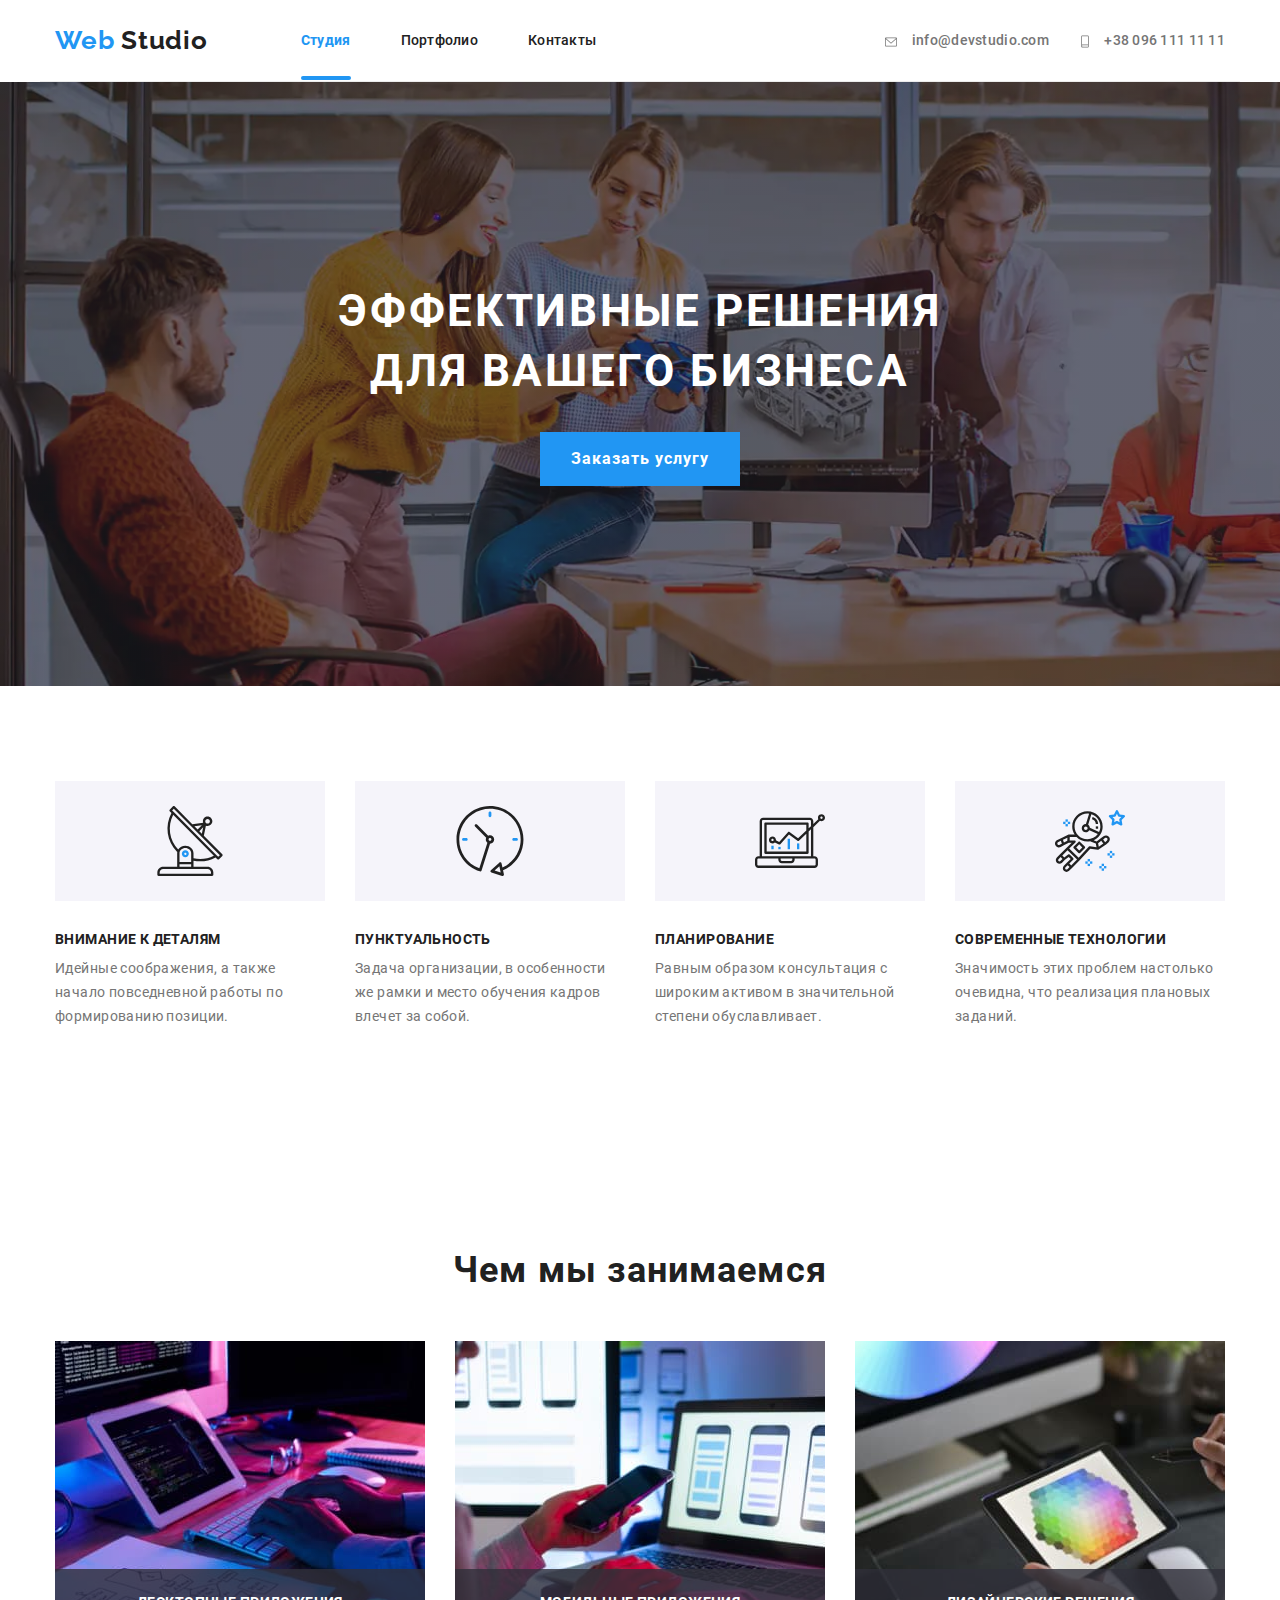
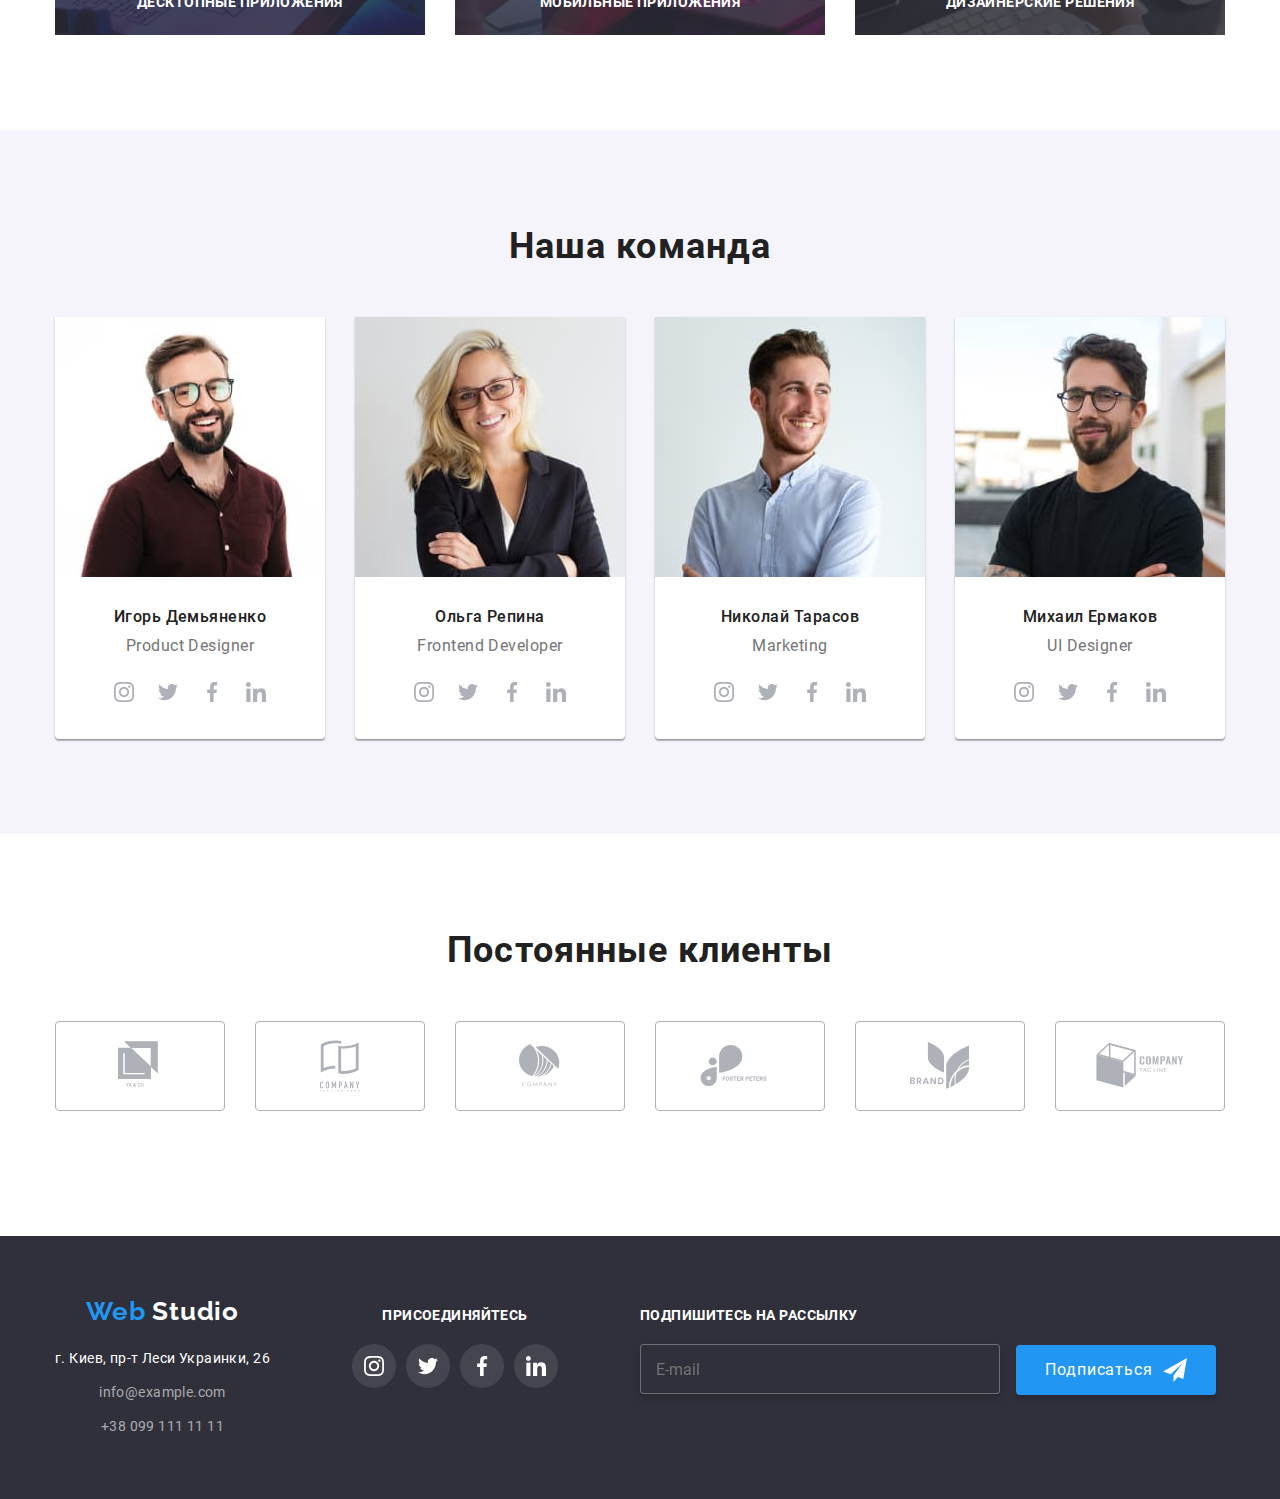
==== commit 00573999: "добавляет адаптивные фотографии" ====
--- a/index.html
+++ b/index.html
@@ -104,15 +104,30 @@
 				<h2 class="title-section">Чем мы занимаемся</h2>
 				<ul class="list what-doing flexbox">
 					<li class="what-doing-item">
-						<img src="images/main/we-do/we-do-1.jpg" alt="" width="370" class="block" />
+						<img
+							alt=""
+							width="370"
+							src="./images/main/img1.jpg"
+							srcset="./images/main/img1.jpg 1x, ./images/main/img1@2x.jpg 2x"
+						/>
 						<h3 class="what-doing-title">Десктопные приложения</h3>
 					</li>
 					<li class="what-doing-item">
-						<img src="images/main/we-do/we-do-2.jpg" alt="" width="370" class="block" />
+						<img
+							alt=""
+							width="370"
+							src="./images/main/img2.jpg"
+							srcset="./images/main/img2.jpg 1x, ./images/main/img2@2x.jpg 2x"
+						/>
 						<h3 class="what-doing-title">Мобильные приложения</h3>
 					</li>
 					<li class="what-doing-item">
-						<img src="images/main/we-do/we-do-3.jpg" alt="" width="370" class="block" />
+						<img
+							alt=""
+							width="370"
+							src="./images/main/img3.jpg"
+							srcset="./images/main/img3.jpg 1x, ./images/main/img3@2x.jpg 2x"
+						/>
 
 						<h3 class="what-doing-title">Дизайнерские решения</h3>
 					</li>
@@ -126,7 +141,21 @@
 				<h2 class="title-section comand-title">Наша команда</h2>
 				<ul class="list flexbox comand">
 					<li class="comand-item">
-						<img src="images/main/team/team-1.jpg" alt="фото Игорь Демьяненко" width="270" class="block comand-img" />
+						<picture>
+							<source
+								srcset="./images/main/desktop/team_1.jpg 1x, ./images/main/desktop/team_1@2x.jpg 2x"
+								media="(min-width: 1200px)"
+							/>
+							<source
+								srcset="./images/main/tablet/team_1.jpg 1x, ./images/main/tablet/team_1@2x.jpg 2x"
+								media="(min-width: 768px)"
+							/>
+							<source
+								srcset="./images/main/mobile/team_1.jpg 1x, ./images/main/mobile/team_1@2x.jpg 2x"
+								media="(max-width: 767px)"
+							/>
+							<img src="images/main/team/team-1.jpg" alt="фото Игорь Демьяненко" width="270" class="block comand-img" />
+						</picture>
 						<h3 class="comand-name">Игорь Демьяненко</h3>
 						<p class="comand-work">Product Designer</p>
 						<ul class="list comand-social">
@@ -161,7 +190,21 @@
 						</ul>
 					</li>
 					<li class="comand-item">
-						<img src="images/main/team/team-2.jpg" alt="фото Ольга Репина" width="270" class="block comand-img" />
+						<picture>
+							<source
+								srcset="./images/main/desktop/team_2.jpg 1x, ./images/main/desktop/team_2@2x.jpg 2x"
+								media="(min-width: 1200px)"
+							/>
+							<source
+								srcset="./images/main/tablet/team_2.jpg 1x, ./images/main/tablet/team_2@2x.jpg 2x"
+								media="(min-width: 768px)"
+							/>
+							<source
+								srcset="./images/main/mobile/team_2.jpg 1x, ./images/main/mobile/team_2@2x.jpg 2x"
+								media="(max-width: 767px)"
+							/>
+							<img src="images/main/team/team-2.jpg" alt="фото Ольга Репина" width="270" class="block comand-img" />
+						</picture>
 						<h3 class="comand-name">Ольга Репина</h3>
 						<p class="comand-work">Frontend Developer</p>
 						<ul class="list comand-social">
@@ -196,7 +239,21 @@
 						</ul>
 					</li>
 					<li class="comand-item">
-						<img src="images/main/team/team-3.jpg" alt="фото Николай Тарасов" width="270" class="block comand-img" />
+						<picture>
+							<source
+								srcset="./images/main/desktop/team_3.jpg 1x, ./images/main/desktop/team_3@2x.jpg 2x"
+								media="(min-width: 1200px)"
+							/>
+							<source
+								srcset="./images/main/tablet/team_3.jpg 1x, ./images/main/tablet/team_3@2x.jpg 2x"
+								media="(min-width: 768px)"
+							/>
+							<source
+								srcset="./images/main/mobile/team_3.jpg 1x, ./images/main/mobile/team_3@2x.jpg 2x"
+								media="(max-width: 767px)"
+							/>
+							<img src="images/main/team/team-3.jpg" alt="фото Николай Тарасов" width="270" class="block comand-img" />
+						</picture>
 						<h3 class="comand-name">Николай Тарасов</h3>
 						<p class="comand-work">Marketing</p>
 						<ul class="list comand-social">
@@ -231,7 +288,21 @@
 						</ul>
 					</li>
 					<li class="comand-item">
-						<img src="images/main/team/team-4.jpg" alt="фото Михаил Ермаков" width="270" class="block comand-img" />
+						<picture>
+							<source
+								srcset="./images/main/desktop/team_4.jpg 1x, ./images/main/desktop/team_4@2x.jpg 2x"
+								media="(min-width: 1200px)"
+							/>
+							<source
+								srcset="./images/main/tablet/team_4.jpg 1x, ./images/main/tablet/team_4@2x.jpg 2x"
+								media="(min-width: 768px)"
+							/>
+							<source
+								srcset="./images/main/mobile/team_4.jpg 1x, ./images/main/mobile/team_4@2x.jpg 2x"
+								media="(max-width: 767px)"
+							/>
+							<img src="images/main/team/team-4.jpg" alt="фото Михаил Ермаков" width="270" class="block comand-img" />
+						</picture>
 						<h3 class="comand-name">Михаил Ермаков</h3>
 						<p class="comand-work">UI Designer</p>
 						<ul class="list comand-social">
--- a/css/main.min.css
+++ b/css/main.min.css
@@ -1,2 +1,2 @@
-/*! normalize.css v8.0.1 | MIT License | github.com/necolas/normalize.css */html{line-height:1.15;-webkit-text-size-adjust:100%}body{margin:0}main{display:block}h1{font-size:2em;margin:0.67em 0}hr{-webkit-box-sizing:content-box;box-sizing:content-box;height:0;overflow:visible}pre{font-family:monospace, monospace;font-size:1em}a{background-color:transparent}abbr[title]{border-bottom:none;text-decoration:underline;-webkit-text-decoration:underline dotted;text-decoration:underline dotted}b,strong{font-weight:bolder}code,kbd,samp{font-family:monospace, monospace;font-size:1em}small{font-size:80%}sub,sup{font-size:75%;line-height:0;position:relative;vertical-align:baseline}sub{bottom:-0.25em}sup{top:-0.5em}img{border-style:none}button,input,optgroup,select,textarea{font-family:inherit;font-size:100%;line-height:1.15;margin:0}button,input{overflow:visible}button,select{text-transform:none}button,[type="button"],[type="reset"],[type="submit"]{-webkit-appearance:button}button::-moz-focus-inner,[type="button"]::-moz-focus-inner,[type="reset"]::-moz-focus-inner,[type="submit"]::-moz-focus-inner{border-style:none;padding:0}button:-moz-focusring,[type="button"]:-moz-focusring,[type="reset"]:-moz-focusring,[type="submit"]:-moz-focusring{outline:1px dotted ButtonText}fieldset{padding:0.35em 0.75em 0.625em}legend{-webkit-box-sizing:border-box;box-sizing:border-box;color:inherit;display:table;max-width:100%;padding:0;white-space:normal}progress{vertical-align:baseline}textarea{overflow:auto}[type="checkbox"],[type="radio"]{-webkit-box-sizing:border-box;box-sizing:border-box;padding:0}[type="number"]::-webkit-inner-spin-button,[type="number"]::-webkit-outer-spin-button{height:auto}[type="search"]{-webkit-appearance:textfield;outline-offset:-2px}[type="search"]::-webkit-search-decoration{-webkit-appearance:none}::-webkit-file-upload-button{-webkit-appearance:button;font:inherit}details{display:block}summary{display:list-item}template{display:none}[hidden]{display:none}@font-face{font-family:"Roboto";font-style:normal;font-weight:400;src:url("../fonts/roboto-v20-latin_cyrillic-regular.eot");src:local("Roboto"),local("Roboto-Regular"),url("../fonts/roboto-v20-latin_cyrillic-regular.eot?#iefix") format("embedded-opentype"),url("../fonts/roboto-v20-latin_cyrillic-regular.woff2") format("woff2"),url("../fonts/roboto-v20-latin_cyrillic-regular.woff") format("woff"),url("../fonts/roboto-v20-latin_cyrillic-regular.ttf") format("truetype"),url("../fonts/roboto-v20-latin_cyrillic-regular.svg#Roboto") format("svg")}@font-face{font-family:"Roboto";font-style:normal;font-weight:500;src:url("../fonts/roboto-v20-latin_cyrillic-500.eot");src:local("Roboto Medium"),local("Roboto-Medium"),url("../fonts/roboto-v20-latin_cyrillic-500.eot?#iefix") format("embedded-opentype"),url("../fonts/roboto-v20-latin_cyrillic-500.woff2") format("woff2"),url("../fonts/roboto-v20-latin_cyrillic-500.woff") format("woff"),url("../fonts/roboto-v20-latin_cyrillic-500.ttf") format("truetype"),url("../fonts/roboto-v20-latin_cyrillic-500.svg#Roboto") format("svg")}@font-face{font-family:"Roboto";font-style:normal;font-weight:700;src:url("../fonts/roboto-v20-latin_cyrillic-700.eot");src:local("Roboto Bold"),local("Roboto-Bold"),url("../fonts/roboto-v20-latin_cyrillic-700.eot?#iefix") format("embedded-opentype"),url("../fonts/roboto-v20-latin_cyrillic-700.woff2") format("woff2"),url("../fonts/roboto-v20-latin_cyrillic-700.woff") format("woff"),url("../fonts/roboto-v20-latin_cyrillic-700.ttf") format("truetype"),url("../fonts/roboto-v20-latin_cyrillic-700.svg#Roboto") format("svg")}@font-face{font-family:"Raleway";font-style:normal;font-weight:400;src:url("../fonts/raleway-v17-latin_cyrillic-regular.eot");src:local(""),url("../fonts/raleway-v17-latin_cyrillic-regular.eot?#iefix") format("embedded-opentype"),url("../fonts/raleway-v17-latin_cyrillic-regular.woff2") format("woff2"),url("../fonts/raleway-v17-latin_cyrillic-regular.woff") format("woff"),url("../fonts/raleway-v17-latin_cyrillic-regular.ttf") format("truetype"),url("../fonts/raleway-v17-latin_cyrillic-regular.svg#Raleway") format("svg")}@font-face{font-family:"Raleway";font-style:normal;font-weight:500;src:url("../fonts/raleway-v17-latin_cyrillic-500.eot");src:local(""),url("../fonts/raleway-v17-latin_cyrillic-500.eot?#iefix") format("embedded-opentype"),url("../fonts/raleway-v17-latin_cyrillic-500.woff2") format("woff2"),url("../fonts/raleway-v17-latin_cyrillic-500.woff") format("woff"),url("../fonts/raleway-v17-latin_cyrillic-500.ttf") format("truetype"),url("../fonts/raleway-v17-latin_cyrillic-500.svg#Raleway") format("svg")}@font-face{font-family:"Raleway";font-style:normal;font-weight:700;src:url("../fonts/raleway-v17-latin_cyrillic-700.eot");src:local(""),url("../fonts/raleway-v17-latin_cyrillic-700.eot?#iefix") format("embedded-opentype"),url("../fonts/raleway-v17-latin_cyrillic-700.woff2") format("woff2"),url("../fonts/raleway-v17-latin_cyrillic-700.woff") format("woff"),url("../fonts/raleway-v17-latin_cyrillic-700.ttf") format("truetype"),url("../fonts/raleway-v17-latin_cyrillic-700.svg#Raleway") format("svg")}*{-webkit-box-sizing:border-box;box-sizing:border-box}body{font-family:"Roboto",sans-serif}a{text-decoration:none}.container{width:100%;padding-left:15px;padding-right:15px;margin-left:auto;margin-right:auto}@media (min-width: 480px){.container{width:480px}}@media (min-width: 768px){.container{width:768px}}@media (min-width: 1200px){.container{width:1200px}}.section{padding-top:60px;padding-bottom:60px}@media (min-width: 1200px){.section{padding-top:95px;padding-bottom:95px}}@media (min-width: 768px){.flexbox{display:-webkit-box;display:-ms-flexbox;display:flex}}@media (min-width: 1200px){.flexbox{display:-webkit-box;display:-ms-flexbox;display:flex}}.list{list-style:none;margin:0;padding:0}.block{display:block}.title-section{font-weight:bold;font-size:28px;line-height:1.178;text-align:center;letter-spacing:0.03em;color:#212121;margin:0;margin-bottom:30px}@media (min-width: 1200px){.title-section{margin-bottom:50px;font-size:36px;line-height:1.1666}}.logo{font-family:"Raleway",sans-serif;font-weight:bold;font-size:24px;line-height:1.166;letter-spacing:0.03em;color:#212121}@media (min-width: 1200px){.logo{font-size:26px;line-height:1.192}}.header-logo{margin:25px 93px 25px 0}@media (min-width: 1200px){.header-logo{margin:25px 93px 25px 0}}.web-logo{color:#2196f3}.nav-link{font-weight:500;font-size:14px;line-height:1.142;letter-spacing:0.02em;color:#212121;-webkit-transition-duration:250ms;transition-duration:250ms;-webkit-transition-timing-function:cubic-bezier(0.4, 0, 0.2, 1);transition-timing-function:cubic-bezier(0.4, 0, 0.2, 1)}.active:hover,.active:focus{color:#2196f3}.header{position:relative}@media screen and (max-width: 767px){.header{width:100%}}.navigation{-webkit-box-align:center;-ms-flex-align:center;align-items:center}@media screen and (max-width: 767px){.navigation{display:-webkit-box;display:-ms-flexbox;display:flex;-webkit-box-pack:justify;-ms-flex-pack:justify;justify-content:space-between}}@media screen and (max-width: 767px){.nav-item:not(:last-child){margin-bottom:40px}}@media (min-width: 1200px){.nav-item:not(:last-child){margin-right:50px}}@media (min-width: 1200px){.contacts-list{display:-webkit-inline-box;display:-ms-inline-flexbox;display:inline-flex;-webkit-box-align:center;-ms-flex-align:center;align-items:center;-webkit-box-pack:center;-ms-flex-pack:center;justify-content:center;margin-left:auto}}@media screen and (max-width: 767px){.contacts-item:not(:last-child){margin-bottom:15px}}@media (min-width: 1200px){.contacts-item:not(:last-child){margin-right:30px}}.contacts-link{font-weight:500;font-size:14px;line-height:1.142;letter-spacing:0.02em;color:#757575;-webkit-transition-duration:250ms;transition-duration:250ms;-webkit-transition-timing-function:cubic-bezier(0.4, 0, 0.2, 1);transition-timing-function:cubic-bezier(0.4, 0, 0.2, 1)}.contacts-link:hover .adress-icon,.contacts-link:focus .adress-icon{fill:#2196f3}.adress-icon{vertical-align:middle;margin-right:10px;fill:#757575;-webkit-transition-duration:250ms;transition-duration:250ms;-webkit-transition-timing-function:cubic-bezier(0.4, 0, 0.2, 1);transition-timing-function:cubic-bezier(0.4, 0, 0.2, 1)}.studio-actv{color:#2196f3;font-weight:bold;position:relative}@media (min-width: 480px){.studio-actv:before{content:" ";position:absolute;width:100%;height:4px;background-color:#2196f3;border-radius:2px;bottom:-8px}}@media (min-width: 1200px){.studio-actv:before{bottom:-32px}}.portfolio-actv{color:#2196f3;font-weight:bold;position:relative}@media (min-width: 480px){.portfolio-actv:before{content:" ";position:absolute;width:100%;height:4px;background-color:#2196f3;border-radius:2px;bottom:-8px}}@media (min-width: 1200px){.portfolio-actv:before{bottom:-32px}}.portfolio-header{border-bottom:1px solid #ececec}.portfolio-nav{margin-bottom:50px;-webkit-box-pack:center;-ms-flex-pack:center;justify-content:center}.portfolio-nav:not(:last-child){margin-right:10px}@media screen and (max-width: 767px){.mobile-menu{border-top:1px solid #ececec;display:none}.mobile-menu.is-open{display:block;position:absolute;top:100%;left:0;width:100%;background-color:#fff;text-align:center;padding:60px 0;z-index:999}}@media (min-width: 768px){.mobile-menu{display:-webkit-box;display:-ms-flexbox;display:flex;-webkit-box-flex:1;-ms-flex-positive:1;flex-grow:1;-webkit-box-pack:justify;-ms-flex-pack:justify;justify-content:space-between;-webkit-box-align:center;-ms-flex-align:center;align-items:center}}@media screen and (max-width: 767px){.contacts-list{margin-top:60px;display:block}}.mobile-button{width:40px;height:40px;margin:0;padding:0;border:none;background-color:transparent}.mobile-button .burger-icon{fill:#212121}.mobile-button:focus .burger-icon,.mobile-button:hover .burger-icon{fill:#2196f3}.mobile-button .close-menu{display:none}.mobile-button.is-open .close-menu{display:block}.mobile-button.is-open .open-menu{display:none}@media screen and (min-width: 768px){.mobile-button{display:none}}.hero{background-image:-webkit-gradient(linear, left top, left bottom, from(rgba(47,48,58,0.4)), to(rgba(47,48,58,0.4))),url(../images/main/hero.jpg);background-image:linear-gradient(rgba(47,48,58,0.4) 0%, rgba(47,48,58,0.4) 100%),url(../images/main/hero.jpg);background-repeat:no-repeat;background-size:cover;width:100%;padding-top:118px;padding-bottom:118px}@media (min-width: 480px){.hero{padding-top:118px;padding-bottom:118px}}@media (min-width: 768px){.hero{padding-top:118px;padding-bottom:118px}}@media (min-width: 1200px){.hero{padding-top:200px;padding-bottom:200px}}.hero-title{font-weight:900;font-size:26px;line-height:1.61;text-align:center;letter-spacing:0.06em;text-transform:uppercase;color:#fff;margin:0;margin-bottom:30px}@media (min-width: 1200px){.hero-title{font-size:44px;line-height:1.363}}.hero-but{display:-webkit-box;display:-ms-flexbox;display:flex;-webkit-box-pack:center;-ms-flex-pack:center;justify-content:center}.order-but{background-color:#2196f3;padding:12px 20px;font-size:16px;line-height:1.875;letter-spacing:0.06em;color:#ffffff;font-weight:bold;display:block;width:200px;text-align:center}@media (min-width: 768px){.features{display:-webkit-box;display:-ms-flexbox;display:flex;-ms-flex-wrap:wrap;flex-wrap:wrap}}@media (min-width: 1200px){.features{-ms-flex-wrap:nowrap;flex-wrap:nowrap}}.features-item{width:100%}.features-item:not(:last-child){margin-bottom:30px}@media (min-width: 768px){.features-item{width:calc((100% - 30px) / 2)}.features-item:nth-child(2n+1){margin:0 30px 30px 0}}@media (min-width: 1200px){.features-item{width:calc((100%-90px) / 4)}.features-item:not(:last-child){margin-right:30px}}.feature-title{text-align:center;font-weight:bold;font-size:16px;line-height:1.142;letter-spacing:0.03em;text-transform:uppercase;color:#212121;margin:30px 0 10px 0}@media (min-width: 768px){.feature-title{text-align:left}}@media (min-width: 1200px){.feature-title{text-align:left;font-size:14px}}.antenna::before{content:" ";width:100%;height:120px;background-color:#f5f4fa;display:block;background-image:url(../images/main/features/antenna.svg);background-repeat:no-repeat;background-position:center}.clock::before{content:" ";width:100%;height:120px;background-color:#f5f4fa;display:block;background-image:url(../images/main/features/clock.svg);background-repeat:no-repeat;background-position:center}.diagram::before{content:" ";width:100%;height:120px;background-color:#f5f4fa;display:block;background-image:url(../images/main/features/diagram.svg);background-repeat:no-repeat;background-position:center}.astronaut::before{content:" ";width:100%;height:120px;background-color:#f5f4fa;display:block;background-image:url(../images/main/features/astronaut.svg);background-repeat:no-repeat;background-position:center}.feature-description{font-size:14px;line-height:1.714;letter-spacing:0.03em;color:#757575;margin:0}.doing-section{display:none}@media (min-width: 1200px){.doing-section{display:-ms-grid;display:grid}}@media (min-width: 1200px){.what-doing-item{width:calc((100%-60px) / 3);position:relative}.what-doing-item:not(:last-child){margin-right:30px}}.what-doing-title{position:absolute;color:#ffffff;background-color:rgba(47,48,58,0.8);width:370px;font-weight:bold;font-size:14px;line-height:1.142;text-align:center;letter-spacing:0.03em;text-transform:uppercase;margin:0;bottom:0;padding:25px 0}.bg-comand-gray{background:#f5f4fa}.comand{text-align:center}@media (min-width: 768px){.comand{-ms-flex-wrap:wrap;flex-wrap:wrap;display:-webkit-box;display:-ms-flexbox;display:flex}}@media (min-width: 1200px){.comand{-ms-flex-wrap:nowrap;flex-wrap:nowrap}}.comand-item{width:100%;-ms-flex-wrap:wrap;flex-wrap:wrap;background:#fff;padding-bottom:25px;-webkit-box-shadow:0px 1px 3px rgba(0,0,0,0.12),0px 1px 1px rgba(0,0,0,0.14),0px 2px 1px rgba(0,0,0,0.2);box-shadow:0px 1px 3px rgba(0,0,0,0.12),0px 1px 1px rgba(0,0,0,0.14),0px 2px 1px rgba(0,0,0,0.2);border-radius:0px 0px 4px 4px}@media screen and (max-width: 767px){.comand-item:not(:last-child){margin-bottom:30px}}@media (min-width: 768px){.comand-item{width:calc((100% - 30px) / 2)}.comand-item:nth-child(2n+1){margin-right:30px}.comand-item:nth-child(-n+2){margin-bottom:30px}}@media (min-width: 1200px){.comand-item{width:calc((100%-90px) / 4)}.comand-item:not(:last-child){margin-right:30px}.comand-item:nth-child(-n+2){margin-bottom:0}}.comand-img{width:100%}.comand-name{font-weight:500;font-size:16px;line-height:1.187;letter-spacing:0.03em;color:#212121;margin-top:30px;margin-bottom:10px}.comand-work{font-size:16px;line-height:1.187;letter-spacing:0.03em;color:#757575;margin:0 0 15px 0}.comand-social{display:-webkit-box;display:-ms-flexbox;display:flex;-webkit-box-pack:center;-ms-flex-pack:center;justify-content:center}.social-icon-link{display:-webkit-inline-box;display:-ms-inline-flexbox;display:inline-flex;width:44px;height:44px;border-radius:50%;-webkit-box-pack:center;-ms-flex-pack:center;justify-content:center;-webkit-box-align:center;-ms-flex-align:center;align-items:center;-webkit-transition-duration:250ms;transition-duration:250ms;-webkit-transition-timing-function:cubic-bezier(0.4, 0, 0.2, 1);transition-timing-function:cubic-bezier(0.4, 0, 0.2, 1)}.social-icon-link:hover,.social-icon-link:focus{background-color:#2196f3;border-radius:50%}.social-icon{fill:#afb1b8;-webkit-box-pack:center;-ms-flex-pack:center;justify-content:center}.social-icon:not(:last-child){margin-right:10px}.social-icon-link:hover .social-icon,.social-icon-link:focus .social-icon{fill:#fff;-webkit-transition-duration:250ms;transition-duration:250ms;-webkit-transition-timing-function:cubic-bezier(0.4, 0, 0.2, 1);transition-timing-function:cubic-bezier(0.4, 0, 0.2, 1)}.clients-list{display:-webkit-box;display:-ms-flexbox;display:flex;-ms-flex-wrap:wrap;flex-wrap:wrap}@media (min-width: 1200px){.clients-list{-ms-flex-wrap:nowrap;flex-wrap:nowrap}}@media screen and (max-width: 767px){.clients-item{width:calc((100% - 30px) / 2)}.clients-item:nth-child(2n+1){margin-right:30px}.clients-item:nth-child(-n+4){margin-bottom:30px}}@media (min-width: 768px){.clients-item{width:calc((100% - 60px) / 3)}.clients-item:not(:nth-child(3n+3)){margin-right:30px}.clients-item:nth-child(-n+3){margin-bottom:30px}}@media (min-width: 1200px){.clients-item{width:calc((100% - 150px) / 6)}.clients-item:not(:last-child){margin-right:30px}}.clients-link{display:-webkit-box;display:-ms-flexbox;display:flex;-webkit-box-align:center;-ms-flex-align:center;align-items:center;-webkit-box-pack:center;-ms-flex-pack:center;justify-content:center;height:90px;border:1px solid #afb1b8;border-radius:4px;-webkit-transition-duration:250ms;transition-duration:250ms;-webkit-transition-timing-function:cubic-bezier(0.4, 0, 0.2, 1);transition-timing-function:cubic-bezier(0.4, 0, 0.2, 1)}.clients-link:hover,.clients-link:focus{outline:none;border:1px solid #2196f3;border-radius:4px}.clients-icon{fill:#afb1b8;-webkit-transition-duration:250ms;transition-duration:250ms;-webkit-transition-timing-function:cubic-bezier(0.4, 0, 0.2, 1);transition-timing-function:cubic-bezier(0.4, 0, 0.2, 1)}.clients-link:hover .clients-icon,.clients-link:focus .clients-icon{fill:#2196f3}.footer-bg{background:#2f303a;padding:60px 0}@media (min-width: 768px){.footer-bg .flexbox{display:-webkit-box;display:-ms-flexbox;display:flex;-ms-flex-wrap:wrap;flex-wrap:wrap;-ms-flex-pack:distribute;justify-content:space-around;-webkit-box-align:baseline;-ms-flex-align:baseline;align-items:baseline}}@media (min-width: 1200px){.footer-bg .flexbox{-webkit-box-pack:justify;-ms-flex-pack:justify;justify-content:space-between}}.footer-left-side{text-align:center}@media screen and (max-width: 767px){.footer-left-side{width:100%}}.white-logo{color:#fff}.non-italic{font-style:normal}.footer-adress{margin-top:20px}.footer-adress-item:not(:last-child){margin-bottom:10px}.adrs{color:#fff;font-size:14px;line-height:1.714;letter-spacing:0.03em}.contacts-footer{font-size:14px;line-height:1.714;letter-spacing:0.03em;color:rgba(255,255,255,0.6)}.social-link{text-align:center}@media screen and (max-width: 767px){.social-link{margin-top:60px}}.social-list{width:100%;margin-top:20px;display:-webkit-box;display:-ms-flexbox;display:flex;-webkit-box-pack:center;-ms-flex-pack:center;justify-content:center;text-align:center}.social-list-item:not(:last-child){margin-right:10px}.join-in{font-weight:bold;font-size:14px;line-height:1.142;letter-spacing:0.03em;text-transform:uppercase;color:#fff}.ftr-social{color:#fff}.footer-social-item:not(:last-child){margin-right:10px}.subscribe-email{text-align:center}@media (min-width: 768px){.subscribe-email{width:450px}}@media screen and (max-width: 1199px){.subscribe-email{margin-top:60px}}@media (min-width: 1200px){.subscribe-email{width:50%;text-align:left}}.subscribe{color:#fff;font-size:14px;line-height:1.142;letter-spacing:0.03em;text-transform:uppercase;margin-bottom:20px}.social-icon-link-footer{display:-webkit-inline-box;display:-ms-inline-flexbox;display:inline-flex;width:44px;height:44px;-webkit-box-pack:center;-ms-flex-pack:center;justify-content:center;-webkit-box-align:center;-ms-flex-align:center;align-items:center;background-color:rgba(255,255,255,0.1);border-radius:50%;-webkit-transition-duration:250ms;transition-duration:250ms;-webkit-transition-timing-function:cubic-bezier(0.4, 0, 0.2, 1);transition-timing-function:cubic-bezier(0.4, 0, 0.2, 1)}.social-icon-link-footer:hover,.social-icon-link-footer:focus{background-color:#2196f3;border-radius:50%}.social-icon-footer{fill:#fff;-webkit-box-pack:center;-ms-flex-pack:center;justify-content:center}.social-icon-link-footer:not(:last-child){margin-right:10px}.form-mail{width:100%;height:50px;background-color:#2f303a;border:1px solid rgba(255,255,255,0.3);-webkit-filter:drop-shadow(0px 4px 4px rgba(0,0,0,0.15));filter:drop-shadow(0px 4px 4px rgba(0,0,0,0.15));margin:20px 12px 0 0;border-radius:4px;padding:15px 0 15px 15px;color:#fff}@media (min-width: 768px){.form-mail{width:100%}}@media (min-width: 1200px){.form-mail{width:360px}}.subscribe-button{border:none;background-color:transparent;background:#2196f3;border-radius:4px;-webkit-box-shadow:0px 4px 4px rgba(0,0,0,0.15);box-shadow:0px 4px 4px rgba(0,0,0,0.15);width:200px;height:50px;font-size:16px;line-height:1.875;display:-webkit-inline-box;display:-ms-inline-flexbox;display:inline-flex;-webkit-box-align:center;-ms-flex-align:center;align-items:center;-webkit-box-pack:center;-ms-flex-pack:center;justify-content:center;letter-spacing:0.06em;color:#fff;cursor:pointer;margin-top:20px}.subscribe-button .send-icon{margin-left:10px}.send-icon{fill:#fff}.backdrop{background-color:rgba(0,0,0,0.2);width:100%;height:100%;position:fixed;top:0;left:0;-webkit-transition-duration:250ms;transition-duration:250ms;-webkit-transition-timing-function:cubic-bezier(0.4, 0, 0.2, 1);transition-timing-function:cubic-bezier(0.4, 0, 0.2, 1);display:-webkit-box;display:-ms-flexbox;display:flex;overflow-y:scroll}@media screen and (max-width: 767px){.backdrop{padding:95px 15px}}.is-hidden{opacity:0;pointer-events:none}.modal{position:absolute;top:50%;left:50%;-webkit-transform:translate(-50%, -50%);transform:translate(-50%, -50%);width:528px;height:581px;background-color:#fff;padding:40px}@media screen and (max-width: 767px){.modal{position:fixed;width:100%}}.vector{position:absolute;top:10px;right:10px;background-color:#ffffff;border:1px solid rgba(0,0,0,0.1);border-radius:50%;width:30px;height:30px;cursor:pointer}.modal-title{font-weight:bold;line-height:1.15;font-size:20px;letter-spacing:0.03em;text-align:center;color:#212121;margin:0;padding:0;margin-bottom:10px}.form-label{font-size:12px;line-height:14px;letter-spacing:0.01em;color:#757575;width:100%;display:block}.form-label:not(:first-child){margin-top:10px}.form-item{display:block;width:448px;height:38px;border:1px solid rgba(33,33,33,0.2);border-radius:4px;padding-left:42px;font-size:14px;-webkit-transition-duration:250ms;transition-duration:250ms;-webkit-transition-timing-function:cubic-bezier(0.4, 0, 0.2, 1);transition-timing-function:cubic-bezier(0.4, 0, 0.2, 1)}.form-comment{resize:none;line-height:14px;letter-spacing:0.01em;padding:12px 0 0 16px;font-size:12px;width:100%;border:1px solid rgba(33,33,33,0.2);border-radius:4px;-webkit-transition-duration:250ms;transition-duration:250ms;-webkit-transition-timing-function:cubic-bezier(0.4, 0, 0.2, 1);transition-timing-function:cubic-bezier(0.4, 0, 0.2, 1)}.form-comment::-webkit-input-placeholder{font-size:12px;line-height:14px;letter-spacing:0.01em;color:rgba(117,117,117,0.5)}.form-comment:-ms-input-placeholder{font-size:12px;line-height:14px;letter-spacing:0.01em;color:rgba(117,117,117,0.5)}.form-comment::-ms-input-placeholder{font-size:12px;line-height:14px;letter-spacing:0.01em;color:rgba(117,117,117,0.5)}.form-comment::placeholder{font-size:12px;line-height:14px;letter-spacing:0.01em;color:rgba(117,117,117,0.5)}.form-icon-correct{position:relative;margin-top:5px}.icon-form{position:absolute;top:50%;left:10px;-webkit-transform:translateY(-50%);transform:translateY(-50%);-webkit-transition-duration:250ms;transition-duration:250ms;-webkit-transition-timing-function:cubic-bezier(0.4, 0, 0.2, 1);transition-timing-function:cubic-bezier(0.4, 0, 0.2, 1)}.form-item:focus{border:1px solid #2196f3;outline:none}.form-item:focus+.icon-form{fill:#2196f3}.form-comment:focus{border:1px solid #2196f3;outline:none}.form-label-checkbox{font-size:14px;line-height:1.714;letter-spacing:0.03em;color:#757575;display:-webkit-inline-box;display:-ms-inline-flexbox;display:inline-flex;-webkit-box-pack:center;-ms-flex-pack:center;justify-content:center;-webkit-box-align:center;-ms-flex-align:center;align-items:center;margin-top:20px;margin-left:10px;margin-left:38px}.checkbox{position:absolute;width:1px;height:1px;margin:-1px;border:0;padding:0;clip:rect(0 0 0 0);overflow:hidden}.correct-checkbox{position:relative}.form-label-checkbox::after{content:" ";position:absolute;left:13px;display:inline-block;width:15px;height:15px;border:2px solid #212121;border-radius:2px;margin-right:5px;-webkit-transition-duration:250ms;transition-duration:250ms;-webkit-transition-timing-function:cubic-bezier(0.4, 0, 0.2, 1);transition-timing-function:cubic-bezier(0.4, 0, 0.2, 1)}.checkbox:checked+.form-label-checkbox::after{border-color:transparent;background-color:#2196f3;background-image:url(../images/main/icon-check.svg);background-size:contain;background-origin:border-box}.link-checkbox{color:#2196f3;border-bottom:0.3px solid #2196f3;margin-left:4px}.modal-button{border:none;background-color:transparent;background:#2196f3;color:#fff;display:block;margin-left:auto;margin-right:auto;margin-top:30px;padding:10px 56px;border-radius:4px;font-weight:bold;font-size:16px;line-height:1.875;letter-spacing:0.06em}
+/*! normalize.css v8.0.1 | MIT License | github.com/necolas/normalize.css */html{line-height:1.15;-webkit-text-size-adjust:100%}body{margin:0}main{display:block}h1{font-size:2em;margin:0.67em 0}hr{-webkit-box-sizing:content-box;box-sizing:content-box;height:0;overflow:visible}pre{font-family:monospace, monospace;font-size:1em}a{background-color:transparent}abbr[title]{border-bottom:none;text-decoration:underline;-webkit-text-decoration:underline dotted;text-decoration:underline dotted}b,strong{font-weight:bolder}code,kbd,samp{font-family:monospace, monospace;font-size:1em}small{font-size:80%}sub,sup{font-size:75%;line-height:0;position:relative;vertical-align:baseline}sub{bottom:-0.25em}sup{top:-0.5em}img{border-style:none}button,input,optgroup,select,textarea{font-family:inherit;font-size:100%;line-height:1.15;margin:0}button,input{overflow:visible}button,select{text-transform:none}button,[type="button"],[type="reset"],[type="submit"]{-webkit-appearance:button}button::-moz-focus-inner,[type="button"]::-moz-focus-inner,[type="reset"]::-moz-focus-inner,[type="submit"]::-moz-focus-inner{border-style:none;padding:0}button:-moz-focusring,[type="button"]:-moz-focusring,[type="reset"]:-moz-focusring,[type="submit"]:-moz-focusring{outline:1px dotted ButtonText}fieldset{padding:0.35em 0.75em 0.625em}legend{-webkit-box-sizing:border-box;box-sizing:border-box;color:inherit;display:table;max-width:100%;padding:0;white-space:normal}progress{vertical-align:baseline}textarea{overflow:auto}[type="checkbox"],[type="radio"]{-webkit-box-sizing:border-box;box-sizing:border-box;padding:0}[type="number"]::-webkit-inner-spin-button,[type="number"]::-webkit-outer-spin-button{height:auto}[type="search"]{-webkit-appearance:textfield;outline-offset:-2px}[type="search"]::-webkit-search-decoration{-webkit-appearance:none}::-webkit-file-upload-button{-webkit-appearance:button;font:inherit}details{display:block}summary{display:list-item}template{display:none}[hidden]{display:none}@font-face{font-family:"Roboto";font-style:normal;font-weight:400;src:url("../fonts/roboto-v20-latin_cyrillic-regular.eot");src:local("Roboto"),local("Roboto-Regular"),url("../fonts/roboto-v20-latin_cyrillic-regular.eot?#iefix") format("embedded-opentype"),url("../fonts/roboto-v20-latin_cyrillic-regular.woff2") format("woff2"),url("../fonts/roboto-v20-latin_cyrillic-regular.woff") format("woff"),url("../fonts/roboto-v20-latin_cyrillic-regular.ttf") format("truetype"),url("../fonts/roboto-v20-latin_cyrillic-regular.svg#Roboto") format("svg")}@font-face{font-family:"Roboto";font-style:normal;font-weight:500;src:url("../fonts/roboto-v20-latin_cyrillic-500.eot");src:local("Roboto Medium"),local("Roboto-Medium"),url("../fonts/roboto-v20-latin_cyrillic-500.eot?#iefix") format("embedded-opentype"),url("../fonts/roboto-v20-latin_cyrillic-500.woff2") format("woff2"),url("../fonts/roboto-v20-latin_cyrillic-500.woff") format("woff"),url("../fonts/roboto-v20-latin_cyrillic-500.ttf") format("truetype"),url("../fonts/roboto-v20-latin_cyrillic-500.svg#Roboto") format("svg")}@font-face{font-family:"Roboto";font-style:normal;font-weight:700;src:url("../fonts/roboto-v20-latin_cyrillic-700.eot");src:local("Roboto Bold"),local("Roboto-Bold"),url("../fonts/roboto-v20-latin_cyrillic-700.eot?#iefix") format("embedded-opentype"),url("../fonts/roboto-v20-latin_cyrillic-700.woff2") format("woff2"),url("../fonts/roboto-v20-latin_cyrillic-700.woff") format("woff"),url("../fonts/roboto-v20-latin_cyrillic-700.ttf") format("truetype"),url("../fonts/roboto-v20-latin_cyrillic-700.svg#Roboto") format("svg")}@font-face{font-family:"Raleway";font-style:normal;font-weight:400;src:url("../fonts/raleway-v17-latin_cyrillic-regular.eot");src:local(""),url("../fonts/raleway-v17-latin_cyrillic-regular.eot?#iefix") format("embedded-opentype"),url("../fonts/raleway-v17-latin_cyrillic-regular.woff2") format("woff2"),url("../fonts/raleway-v17-latin_cyrillic-regular.woff") format("woff"),url("../fonts/raleway-v17-latin_cyrillic-regular.ttf") format("truetype"),url("../fonts/raleway-v17-latin_cyrillic-regular.svg#Raleway") format("svg")}@font-face{font-family:"Raleway";font-style:normal;font-weight:500;src:url("../fonts/raleway-v17-latin_cyrillic-500.eot");src:local(""),url("../fonts/raleway-v17-latin_cyrillic-500.eot?#iefix") format("embedded-opentype"),url("../fonts/raleway-v17-latin_cyrillic-500.woff2") format("woff2"),url("../fonts/raleway-v17-latin_cyrillic-500.woff") format("woff"),url("../fonts/raleway-v17-latin_cyrillic-500.ttf") format("truetype"),url("../fonts/raleway-v17-latin_cyrillic-500.svg#Raleway") format("svg")}@font-face{font-family:"Raleway";font-style:normal;font-weight:700;src:url("../fonts/raleway-v17-latin_cyrillic-700.eot");src:local(""),url("../fonts/raleway-v17-latin_cyrillic-700.eot?#iefix") format("embedded-opentype"),url("../fonts/raleway-v17-latin_cyrillic-700.woff2") format("woff2"),url("../fonts/raleway-v17-latin_cyrillic-700.woff") format("woff"),url("../fonts/raleway-v17-latin_cyrillic-700.ttf") format("truetype"),url("../fonts/raleway-v17-latin_cyrillic-700.svg#Raleway") format("svg")}*{-webkit-box-sizing:border-box;box-sizing:border-box}body{font-family:"Roboto",sans-serif}a{text-decoration:none}img{width:100%;display:block}.container{width:100%;padding-left:15px;padding-right:15px;margin-left:auto;margin-right:auto}@media (min-width: 480px){.container{width:480px}}@media (min-width: 768px){.container{width:768px}}@media (min-width: 1200px){.container{width:1200px}}.section{padding-top:60px;padding-bottom:60px}@media (min-width: 1200px){.section{padding-top:95px;padding-bottom:95px}}@media (min-width: 768px){.flexbox{display:-webkit-box;display:-ms-flexbox;display:flex}}@media (min-width: 1200px){.flexbox{display:-webkit-box;display:-ms-flexbox;display:flex}}.list{list-style:none;margin:0;padding:0}.block{display:block}.title-section{font-weight:bold;font-size:28px;line-height:1.178;text-align:center;letter-spacing:0.03em;color:#212121;margin:0;margin-bottom:30px}@media (min-width: 1200px){.title-section{margin-bottom:50px;font-size:36px;line-height:1.1666}}.logo{font-family:"Raleway",sans-serif;font-weight:bold;font-size:24px;line-height:1.166;letter-spacing:0.03em;color:#212121}@media (min-width: 1200px){.logo{font-size:26px;line-height:1.192}}.header-logo{margin:25px 93px 25px 0}@media (min-width: 1200px){.header-logo{margin:25px 93px 25px 0}}.web-logo{color:#2196f3}.nav-link{font-weight:500;font-size:14px;line-height:1.142;letter-spacing:0.02em;color:#212121;-webkit-transition-duration:250ms;transition-duration:250ms;-webkit-transition-timing-function:cubic-bezier(0.4, 0, 0.2, 1);transition-timing-function:cubic-bezier(0.4, 0, 0.2, 1)}.active:hover,.active:focus{color:#2196f3}.header{position:relative;border-bottom:1px solid #ececec}@media screen and (max-width: 767px){.header{width:100%}}.navigation{-webkit-box-align:center;-ms-flex-align:center;align-items:center}@media screen and (max-width: 767px){.navigation{display:-webkit-box;display:-ms-flexbox;display:flex;-webkit-box-pack:justify;-ms-flex-pack:justify;justify-content:space-between}}@media screen and (max-width: 767px){.nav-item:not(:last-child){margin-bottom:40px}}@media (min-width: 768px){.nav-item:not(:last-child){margin-right:50px}}@media (min-width: 1200px){.contacts-list{display:-webkit-inline-box;display:-ms-inline-flexbox;display:inline-flex;-webkit-box-align:center;-ms-flex-align:center;align-items:center;-webkit-box-pack:center;-ms-flex-pack:center;justify-content:center;margin-left:auto}}@media screen and (max-width: 767px){.contacts-item:not(:last-child){margin-bottom:15px}}@media (min-width: 1200px){.contacts-item:not(:last-child){margin-right:30px}}.contacts-link{font-weight:500;font-size:14px;line-height:1.142;letter-spacing:0.02em;color:#757575;-webkit-transition-duration:250ms;transition-duration:250ms;-webkit-transition-timing-function:cubic-bezier(0.4, 0, 0.2, 1);transition-timing-function:cubic-bezier(0.4, 0, 0.2, 1)}.contacts-link:hover .adress-icon,.contacts-link:focus .adress-icon{fill:#2196f3}.adress-icon{vertical-align:middle;margin-right:10px;fill:#757575;-webkit-transition-duration:250ms;transition-duration:250ms;-webkit-transition-timing-function:cubic-bezier(0.4, 0, 0.2, 1);transition-timing-function:cubic-bezier(0.4, 0, 0.2, 1)}.studio-actv{color:#2196f3;font-weight:bold;position:relative}.studio-actv:before{content:" ";position:absolute;width:100%;height:4px;background-color:#2196f3;border-radius:2px;bottom:-8px}@media (min-width: 768px){.studio-actv:before{bottom:-32px}}.portfolio-actv{color:#2196f3;font-weight:bold;position:relative}.portfolio-actv:before{content:" ";position:absolute;width:100%;height:4px;background-color:#2196f3;border-radius:2px;bottom:-8px}@media (min-width: 768px){.portfolio-actv:before{bottom:-32px}}.portfolio-nav{margin-bottom:50px;-webkit-box-pack:center;-ms-flex-pack:center;justify-content:center}@media screen and (max-width: 767px){.portfolio-nav{display:-webkit-box;display:-ms-flexbox;display:flex;-ms-flex-wrap:wrap;flex-wrap:wrap;-webkit-box-pack:start;-ms-flex-pack:start;justify-content:start}}@media screen and (max-width: 767px){.mobile-menu{border-top:1px solid #ececec;display:none}.mobile-menu.is-open{display:block;position:absolute;top:100%;left:0;width:100%;background-color:#fff;text-align:center;padding:60px 0;z-index:999}}@media (min-width: 768px){.mobile-menu{display:-webkit-box;display:-ms-flexbox;display:flex;-webkit-box-flex:1;-ms-flex-positive:1;flex-grow:1;-webkit-box-pack:justify;-ms-flex-pack:justify;justify-content:space-between;-webkit-box-align:center;-ms-flex-align:center;align-items:center}}@media screen and (max-width: 767px){.contacts-list{margin-top:60px;display:block}}.mobile-button{width:40px;height:40px;margin:0;padding:0;border:none;background-color:transparent}.mobile-button .burger-icon{fill:#212121}.mobile-button:focus .burger-icon,.mobile-button:hover .burger-icon{fill:#2196f3}.mobile-button .close-menu{display:none}.mobile-button.is-open .close-menu{display:block}.mobile-button.is-open .open-menu{display:none}@media screen and (min-width: 768px){.mobile-button{display:none}}.hero{background-color:rgba(47,48,58,0.4);width:100%;padding-top:118px;padding-bottom:118px}@media (min-width: 1200px){.hero{padding-top:200px;padding-bottom:200px;background-image:-webkit-gradient(linear, left top, left bottom, from(rgba(47,48,58,0.4)), to(rgba(47,48,58,0.4))),url(../images/main/hero_bg.png);background-image:linear-gradient(rgba(47,48,58,0.4) 0%, rgba(47,48,58,0.4) 100%),url(../images/main/hero_bg.png);background-repeat:no-repeat;background-size:cover}}@media screen and (max-width: 767px){.hero{background-image:-webkit-gradient(linear, left top, right top, from(rgba(47,48,58,0.4)), to(rgba(47,48,58,0.4))),url(../images/main/mobile/hero_bg_mobile.webp),url(../images/main/mobile/hero_bg_mobile.png);background-image:linear-gradient(to right, rgba(47,48,58,0.4), rgba(47,48,58,0.4)),url(../images/main/mobile/hero_bg_mobile.webp),url(../images/main/mobile/hero_bg_mobile.png)}}@media screen and (max-width: 767px) and (min-device-pixel-ratio: 2), screen and (max-width: 767px) and (-webkit-min-device-pixel-ratio: 2), screen and (max-width: 767px) and (min-resolution: 192dpi), screen and (max-width: 767px) and (min-resolution: 2dppx){.hero{background-image:-webkit-gradient(linear, left top, right top, from(rgba(47,48,58,0.4)), to(rgba(47,48,58,0.4))),url(../images/main/mobile/hero_bg_mobile@2x.webp),url(../images/main/mobile/hero_bg_mobile@2x.png);background-image:linear-gradient(to right, rgba(47,48,58,0.4), rgba(47,48,58,0.4)),url(../images/main/mobile/hero_bg_mobile@2x.webp),url(../images/main/mobile/hero_bg_mobile@2x.png)}}@media screen and (min-width: 768px){.hero{background-image:-webkit-gradient(linear, left top, right top, from(rgba(47,48,58,0.4)), to(rgba(47,48,58,0.4))),url(../images/main/tablet/hero_bg_tablet.webp);background-image:linear-gradient(to right, rgba(47,48,58,0.4), rgba(47,48,58,0.4)),url(../images/main/tablet/hero_bg_tablet.webp)}}@media screen and (min-width: 768px) and (min-device-pixel-ratio: 2), screen and (min-width: 768px) and (-webkit-min-device-pixel-ratio: 2), screen and (min-width: 768px) and (min-resolution: 192dpi), screen and (min-width: 768px) and (min-resolution: 2dppx){.hero{background-image:-webkit-gradient(linear, left top, right top, from(rgba(47,48,58,0.4)), to(rgba(47,48,58,0.4))),url(../images/main/tablet/hero_bg_tablet@2x.webp);background-image:linear-gradient(to right, rgba(47,48,58,0.4), rgba(47,48,58,0.4)),url(../images/main/tablet/hero_bg_tablet@2x.webp)}}@media screen and (min-width: 1200px){.hero{background-image:-webkit-gradient(linear, left top, right top, from(rgba(47,48,58,0.4)), to(rgba(47,48,58,0.4))),url(../images/main/desktop/hero_bg_desktop.webp);background-image:linear-gradient(to right, rgba(47,48,58,0.4), rgba(47,48,58,0.4)),url(../images/main/desktop/hero_bg_desktop.webp)}}@media screen and (min-width: 1200px) and (min-device-pixel-ratio: 2), screen and (min-width: 1200px) and (-webkit-min-device-pixel-ratio: 2), screen and (min-width: 1200px) and (min-resolution: 192dpi), screen and (min-width: 1200px) and (min-resolution: 2dppx){.hero{background-image:-webkit-gradient(linear, left top, right top, from(rgba(47,48,58,0.4)), to(rgba(47,48,58,0.4))),url(../images/main/desktop/hero_bg_desktop@2x.webp);background-image:linear-gradient(to right, rgba(47,48,58,0.4), rgba(47,48,58,0.4)),url(../images/main/desktop/hero_bg_desktop@2x.webp)}}.hero-title{font-weight:900;font-size:26px;line-height:1.61;text-align:center;letter-spacing:0.06em;text-transform:uppercase;color:#fff;margin:0;margin-bottom:30px}@media (min-width: 1200px){.hero-title{font-size:44px;line-height:1.363}}.hero-but{display:-webkit-box;display:-ms-flexbox;display:flex;-webkit-box-pack:center;-ms-flex-pack:center;justify-content:center}.order-but{background-color:#2196f3;padding:12px 20px;font-size:16px;line-height:1.875;letter-spacing:0.06em;color:#ffffff;font-weight:bold;display:block;width:200px;text-align:center}@media (min-width: 768px){.features{display:-webkit-box;display:-ms-flexbox;display:flex;-ms-flex-wrap:wrap;flex-wrap:wrap}}@media (min-width: 1200px){.features{-ms-flex-wrap:nowrap;flex-wrap:nowrap}}.features-item{width:100%}.features-item:not(:last-child){margin-bottom:30px}@media (min-width: 768px){.features-item{width:calc((100% - 30px) / 2)}.features-item:nth-child(2n+1){margin:0 30px 30px 0}}@media (min-width: 1200px){.features-item{width:calc((100%-90px) / 4)}.features-item:not(:last-child){margin-right:30px}}.feature-title{text-align:center;font-weight:bold;font-size:16px;line-height:1.142;letter-spacing:0.03em;text-transform:uppercase;color:#212121;margin:30px 0 10px 0}@media (min-width: 768px){.feature-title{text-align:left}}@media (min-width: 1200px){.feature-title{text-align:left;font-size:14px}}.antenna::before{content:" ";width:100%;height:120px;background-color:#f5f4fa;display:block;background-image:url(../images/main/features/antenna.svg);background-repeat:no-repeat;background-position:center}.clock::before{content:" ";width:100%;height:120px;background-color:#f5f4fa;display:block;background-image:url(../images/main/features/clock.svg);background-repeat:no-repeat;background-position:center}.diagram::before{content:" ";width:100%;height:120px;background-color:#f5f4fa;display:block;background-image:url(../images/main/features/diagram.svg);background-repeat:no-repeat;background-position:center}.astronaut::before{content:" ";width:100%;height:120px;background-color:#f5f4fa;display:block;background-image:url(../images/main/features/astronaut.svg);background-repeat:no-repeat;background-position:center}.feature-description{font-size:14px;line-height:1.714;letter-spacing:0.03em;color:#757575;margin:0}.doing-section{display:none}@media (min-width: 1200px){.doing-section{display:-ms-grid;display:grid}}@media (min-width: 1200px){.what-doing-item{width:calc((100%-60px) / 3);position:relative}.what-doing-item:not(:last-child){margin-right:30px}}.what-doing-title{position:absolute;color:#ffffff;background-color:rgba(47,48,58,0.8);width:370px;font-weight:bold;font-size:14px;line-height:1.142;text-align:center;letter-spacing:0.03em;text-transform:uppercase;margin:0;bottom:0;padding:25px 0}.bg-comand-gray{background:#f5f4fa}.comand{text-align:center}@media (min-width: 768px){.comand{-ms-flex-wrap:wrap;flex-wrap:wrap;display:-webkit-box;display:-ms-flexbox;display:flex}}@media (min-width: 1200px){.comand{-ms-flex-wrap:nowrap;flex-wrap:nowrap}}.comand-item{width:100%;-ms-flex-wrap:wrap;flex-wrap:wrap;background:#fff;padding-bottom:25px;-webkit-box-shadow:0px 1px 3px rgba(0,0,0,0.12),0px 1px 1px rgba(0,0,0,0.14),0px 2px 1px rgba(0,0,0,0.2);box-shadow:0px 1px 3px rgba(0,0,0,0.12),0px 1px 1px rgba(0,0,0,0.14),0px 2px 1px rgba(0,0,0,0.2);border-radius:0px 0px 4px 4px}@media screen and (max-width: 767px){.comand-item:not(:last-child){margin-bottom:30px}}@media (min-width: 768px){.comand-item{width:calc((100% - 30px) / 2)}.comand-item:nth-child(2n+1){margin-right:30px}.comand-item:nth-child(-n+2){margin-bottom:30px}}@media (min-width: 1200px){.comand-item{width:calc((100%-90px) / 4)}.comand-item:not(:last-child){margin-right:30px}.comand-item:nth-child(-n+2){margin-bottom:0}}.comand-name{font-weight:500;font-size:16px;line-height:1.187;letter-spacing:0.03em;color:#212121;margin-top:30px;margin-bottom:10px}.comand-work{font-size:16px;line-height:1.187;letter-spacing:0.03em;color:#757575;margin:0 0 15px 0}.comand-social{display:-webkit-box;display:-ms-flexbox;display:flex;-webkit-box-pack:center;-ms-flex-pack:center;justify-content:center}.social-icon-link{display:-webkit-inline-box;display:-ms-inline-flexbox;display:inline-flex;width:44px;height:44px;border-radius:50%;-webkit-box-pack:center;-ms-flex-pack:center;justify-content:center;-webkit-box-align:center;-ms-flex-align:center;align-items:center;-webkit-transition-duration:250ms;transition-duration:250ms;-webkit-transition-timing-function:cubic-bezier(0.4, 0, 0.2, 1);transition-timing-function:cubic-bezier(0.4, 0, 0.2, 1)}.social-icon-link:hover,.social-icon-link:focus{background-color:#2196f3;border-radius:50%}.social-icon{fill:#afb1b8;-webkit-box-pack:center;-ms-flex-pack:center;justify-content:center}.social-icon:not(:last-child){margin-right:10px}.social-icon-link:hover .social-icon,.social-icon-link:focus .social-icon{fill:#fff;-webkit-transition-duration:250ms;transition-duration:250ms;-webkit-transition-timing-function:cubic-bezier(0.4, 0, 0.2, 1);transition-timing-function:cubic-bezier(0.4, 0, 0.2, 1)}.clients-list{display:-webkit-box;display:-ms-flexbox;display:flex;-ms-flex-wrap:wrap;flex-wrap:wrap}@media (min-width: 1200px){.clients-list{-ms-flex-wrap:nowrap;flex-wrap:nowrap}}@media screen and (max-width: 767px){.clients-item{width:calc((100% - 30px) / 2)}.clients-item:nth-child(2n+1){margin-right:30px}.clients-item:nth-child(-n+4){margin-bottom:30px}}@media (min-width: 768px){.clients-item{width:calc((100% - 60px) / 3)}.clients-item:not(:nth-child(3n+3)){margin-right:30px}.clients-item:nth-child(-n+3){margin-bottom:30px}}@media (min-width: 1200px){.clients-item{width:calc((100% - 150px) / 6)}.clients-item:not(:last-child){margin-right:30px}}.clients-link{display:-webkit-box;display:-ms-flexbox;display:flex;-webkit-box-align:center;-ms-flex-align:center;align-items:center;-webkit-box-pack:center;-ms-flex-pack:center;justify-content:center;height:90px;border:1px solid #afb1b8;border-radius:4px;-webkit-transition-duration:250ms;transition-duration:250ms;-webkit-transition-timing-function:cubic-bezier(0.4, 0, 0.2, 1);transition-timing-function:cubic-bezier(0.4, 0, 0.2, 1)}.clients-link:hover,.clients-link:focus{outline:none;border:1px solid #2196f3;border-radius:4px}.clients-icon{fill:#afb1b8;-webkit-transition-duration:250ms;transition-duration:250ms;-webkit-transition-timing-function:cubic-bezier(0.4, 0, 0.2, 1);transition-timing-function:cubic-bezier(0.4, 0, 0.2, 1)}.clients-link:hover .clients-icon,.clients-link:focus .clients-icon{fill:#2196f3}.footer-bg{background:#2f303a;padding:60px 0}@media (min-width: 768px){.footer-bg .flexbox{display:-webkit-box;display:-ms-flexbox;display:flex;-ms-flex-wrap:wrap;flex-wrap:wrap;-ms-flex-pack:distribute;justify-content:space-around;-webkit-box-align:baseline;-ms-flex-align:baseline;align-items:baseline}}@media (min-width: 1200px){.footer-bg .flexbox{-webkit-box-pack:justify;-ms-flex-pack:justify;justify-content:space-between}}.footer-left-side{text-align:center}@media screen and (max-width: 767px){.footer-left-side{width:100%}}.white-logo{color:#fff}.non-italic{font-style:normal}.footer-adress{margin-top:20px}.footer-adress-item:not(:last-child){margin-bottom:10px}.adrs{color:#fff;font-size:14px;line-height:1.714;letter-spacing:0.03em}.contacts-footer{font-size:14px;line-height:1.714;letter-spacing:0.03em;color:rgba(255,255,255,0.6)}.social-link{text-align:center}@media screen and (max-width: 767px){.social-link{margin-top:60px}}.social-list{width:100%;margin-top:20px;display:-webkit-box;display:-ms-flexbox;display:flex;-webkit-box-pack:center;-ms-flex-pack:center;justify-content:center;text-align:center}.social-list-item:not(:last-child){margin-right:10px}.join-in{font-weight:bold;font-size:14px;line-height:1.142;letter-spacing:0.03em;text-transform:uppercase;color:#fff}.ftr-social{color:#fff}.footer-social-item:not(:last-child){margin-right:10px}.subscribe-email{text-align:center}@media (min-width: 768px){.subscribe-email{width:450px}}@media screen and (max-width: 1199px){.subscribe-email{margin-top:60px}}@media (min-width: 1200px){.subscribe-email{width:50%;text-align:left}}.subscribe{color:#fff;font-size:14px;line-height:1.142;letter-spacing:0.03em;text-transform:uppercase;margin-bottom:20px}.social-icon-link-footer{display:-webkit-inline-box;display:-ms-inline-flexbox;display:inline-flex;width:44px;height:44px;-webkit-box-pack:center;-ms-flex-pack:center;justify-content:center;-webkit-box-align:center;-ms-flex-align:center;align-items:center;background-color:rgba(255,255,255,0.1);border-radius:50%;-webkit-transition-duration:250ms;transition-duration:250ms;-webkit-transition-timing-function:cubic-bezier(0.4, 0, 0.2, 1);transition-timing-function:cubic-bezier(0.4, 0, 0.2, 1)}.social-icon-link-footer:hover,.social-icon-link-footer:focus{background-color:#2196f3;border-radius:50%}.social-icon-footer{fill:#fff;-webkit-box-pack:center;-ms-flex-pack:center;justify-content:center}.social-icon-link-footer:not(:last-child){margin-right:10px}.form-mail{width:100%;height:50px;background-color:#2f303a;border:1px solid rgba(255,255,255,0.3);-webkit-filter:drop-shadow(0px 4px 4px rgba(0,0,0,0.15));filter:drop-shadow(0px 4px 4px rgba(0,0,0,0.15));margin:20px 12px 0 0;border-radius:4px;padding:15px 0 15px 15px;color:#fff}@media (min-width: 768px){.form-mail{width:100%}}@media (min-width: 1200px){.form-mail{width:360px}}.subscribe-button{border:none;background-color:transparent;background:#2196f3;border-radius:4px;-webkit-box-shadow:0px 4px 4px rgba(0,0,0,0.15);box-shadow:0px 4px 4px rgba(0,0,0,0.15);width:200px;height:50px;font-size:16px;line-height:1.875;display:-webkit-inline-box;display:-ms-inline-flexbox;display:inline-flex;-webkit-box-align:center;-ms-flex-align:center;align-items:center;-webkit-box-pack:center;-ms-flex-pack:center;justify-content:center;letter-spacing:0.06em;color:#fff;cursor:pointer;margin-top:20px}.subscribe-button .send-icon{margin-left:10px}.send-icon{fill:#fff}.backdrop{position:fixed;width:100%;height:100%;top:0;left:0;background-color:rgba(0,0,0,0.2);-webkit-transition-duration:250ms;transition-duration:250ms;-webkit-transition-timing-function:cubic-bezier(0.4, 0, 0.2, 1);transition-timing-function:cubic-bezier(0.4, 0, 0.2, 1);overflow-y:scroll}@media screen and (max-width: 767px){.backdrop{padding:95px 15px}}.backdrop.is-hidden{opacity:0;pointer-events:none}.modal{position:absolute;top:50%;left:50%;-webkit-transform:translate(-50%, -50%);transform:translate(-50%, -50%);width:528px;background-color:#fff;padding:40px;-webkit-box-shadow:0px 1px 3px rgba(0,0,0,0.12),0px 1px 1px rgba(0,0,0,0.14),0px 2px 1px rgba(0,0,0,0.2);box-shadow:0px 1px 3px rgba(0,0,0,0.12),0px 1px 1px rgba(0,0,0,0.14),0px 2px 1px rgba(0,0,0,0.2)}@media screen and (max-width: 767px){.modal{position:relative;max-width:100%;background-color:#fff;padding:40px}}.vector{position:absolute;top:10px;right:10px;background-color:#ffffff;border:1px solid rgba(0,0,0,0.1);border-radius:50%;width:30px;height:30px;cursor:pointer}.modal-title{font-weight:bold;line-height:1.15;font-size:20px;letter-spacing:0.03em;text-align:center;color:#212121;margin:0;padding:0;margin-bottom:10px}@media screen and (max-width: 1199px){.modal-title{line-height:1.5}}.form-label{font-size:12px;line-height:14px;letter-spacing:0.01em;color:#757575;width:100%;display:block}.form-label:not(:first-child){margin-top:10px}.form-item{display:block;width:448px;height:38px;width:100%;border:1px solid rgba(33,33,33,0.2);border-radius:4px;padding-left:42px;font-size:14px;-webkit-transition-duration:250ms;transition-duration:250ms;-webkit-transition-timing-function:cubic-bezier(0.4, 0, 0.2, 1);transition-timing-function:cubic-bezier(0.4, 0, 0.2, 1)}.form-comment{resize:none;line-height:14px;letter-spacing:0.01em;padding:12px 0 0 16px;font-size:12px;width:100%;border:1px solid rgba(33,33,33,0.2);border-radius:4px;-webkit-transition-duration:250ms;transition-duration:250ms;-webkit-transition-timing-function:cubic-bezier(0.4, 0, 0.2, 1);transition-timing-function:cubic-bezier(0.4, 0, 0.2, 1)}.form-comment::-webkit-input-placeholder{font-size:12px;line-height:14px;letter-spacing:0.01em;color:rgba(117,117,117,0.5)}.form-comment:-ms-input-placeholder{font-size:12px;line-height:14px;letter-spacing:0.01em;color:rgba(117,117,117,0.5)}.form-comment::-ms-input-placeholder{font-size:12px;line-height:14px;letter-spacing:0.01em;color:rgba(117,117,117,0.5)}.form-comment::placeholder{font-size:12px;line-height:14px;letter-spacing:0.01em;color:rgba(117,117,117,0.5)}.form-icon-correct{position:relative;margin-top:5px}.icon-form{position:absolute;top:50%;left:10px;-webkit-transform:translateY(-50%);transform:translateY(-50%);-webkit-transition-duration:250ms;transition-duration:250ms;-webkit-transition-timing-function:cubic-bezier(0.4, 0, 0.2, 1);transition-timing-function:cubic-bezier(0.4, 0, 0.2, 1)}.form-item:focus{border:1px solid #2196f3;outline:none}.form-item:focus+.icon-form{fill:#2196f3}.form-comment:focus{border:1px solid #2196f3;outline:none}.form-label-checkbox{font-size:14px;line-height:1.714;letter-spacing:0.03em;color:#757575;display:-webkit-inline-box;display:-ms-inline-flexbox;display:inline-flex;-webkit-box-pack:center;-ms-flex-pack:center;justify-content:center;-webkit-box-align:center;-ms-flex-align:center;align-items:center;margin-top:20px;margin-left:10px;margin-left:38px}.checkbox{position:absolute;width:1px;height:1px;margin:-1px;border:0;padding:0;clip:rect(0 0 0 0);overflow:hidden}.correct-checkbox{position:relative}@media screen and (max-width: 767px){.form-label-checkbox{display:inline-block}}.form-label-checkbox::after{content:" ";position:absolute;left:13px;top:22px;display:inline-block;width:15px;height:15px;border:2px solid #212121;border-radius:2px;margin-right:5px;-webkit-transition-duration:250ms;transition-duration:250ms;-webkit-transition-timing-function:cubic-bezier(0.4, 0, 0.2, 1);transition-timing-function:cubic-bezier(0.4, 0, 0.2, 1)}.checkbox:checked+.form-label-checkbox::after{border-color:transparent;background-color:#2196f3;background-image:url(../images/main/icon-check.svg);background-size:contain;background-origin:border-box}.link-checkbox{color:#2196f3;border-bottom:0.3px solid #2196f3;margin-left:4px}.modal-button{border:none;background-color:transparent;background:#2196f3;color:#fff;display:block;margin-left:auto;margin-right:auto;margin-top:30px;padding:10px 56px;border-radius:4px;font-weight:bold;font-size:16px;line-height:1.875;letter-spacing:0.06em}
 /*# sourceMappingURL=main.min.css.map */